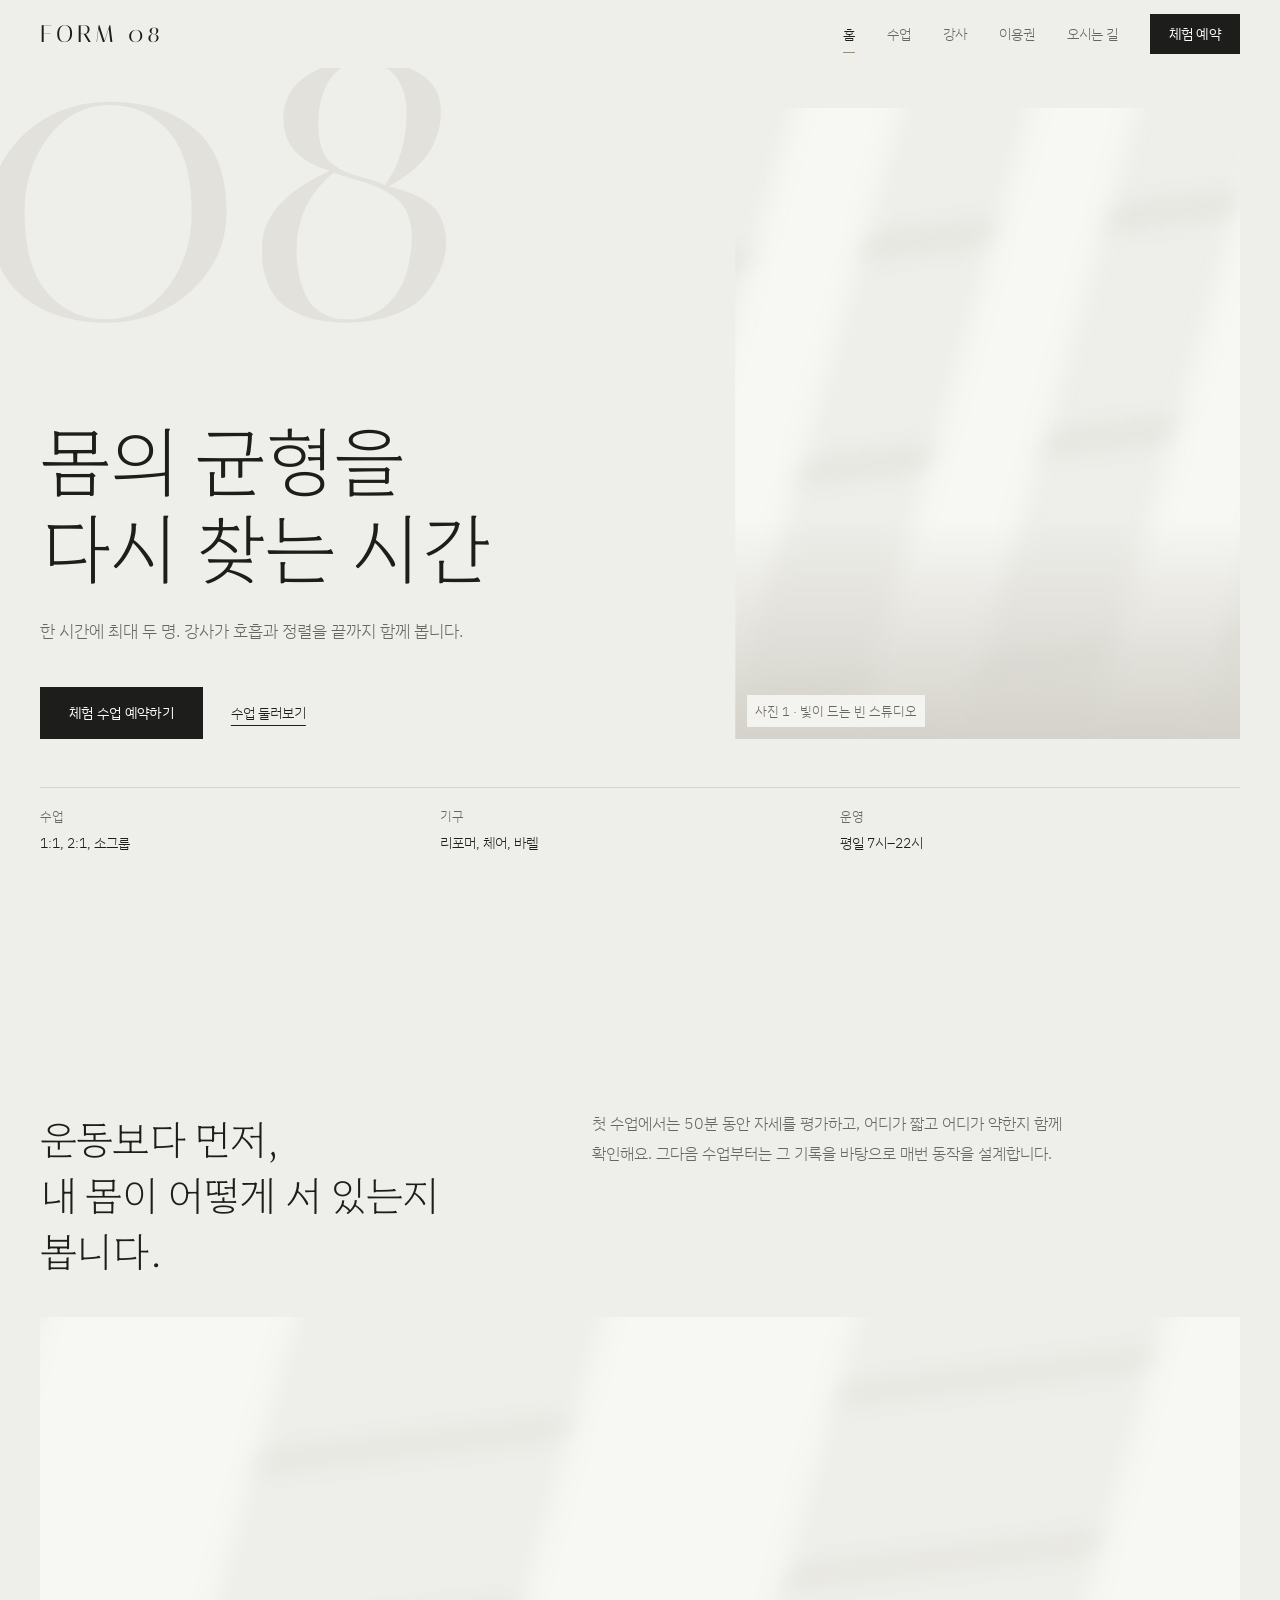
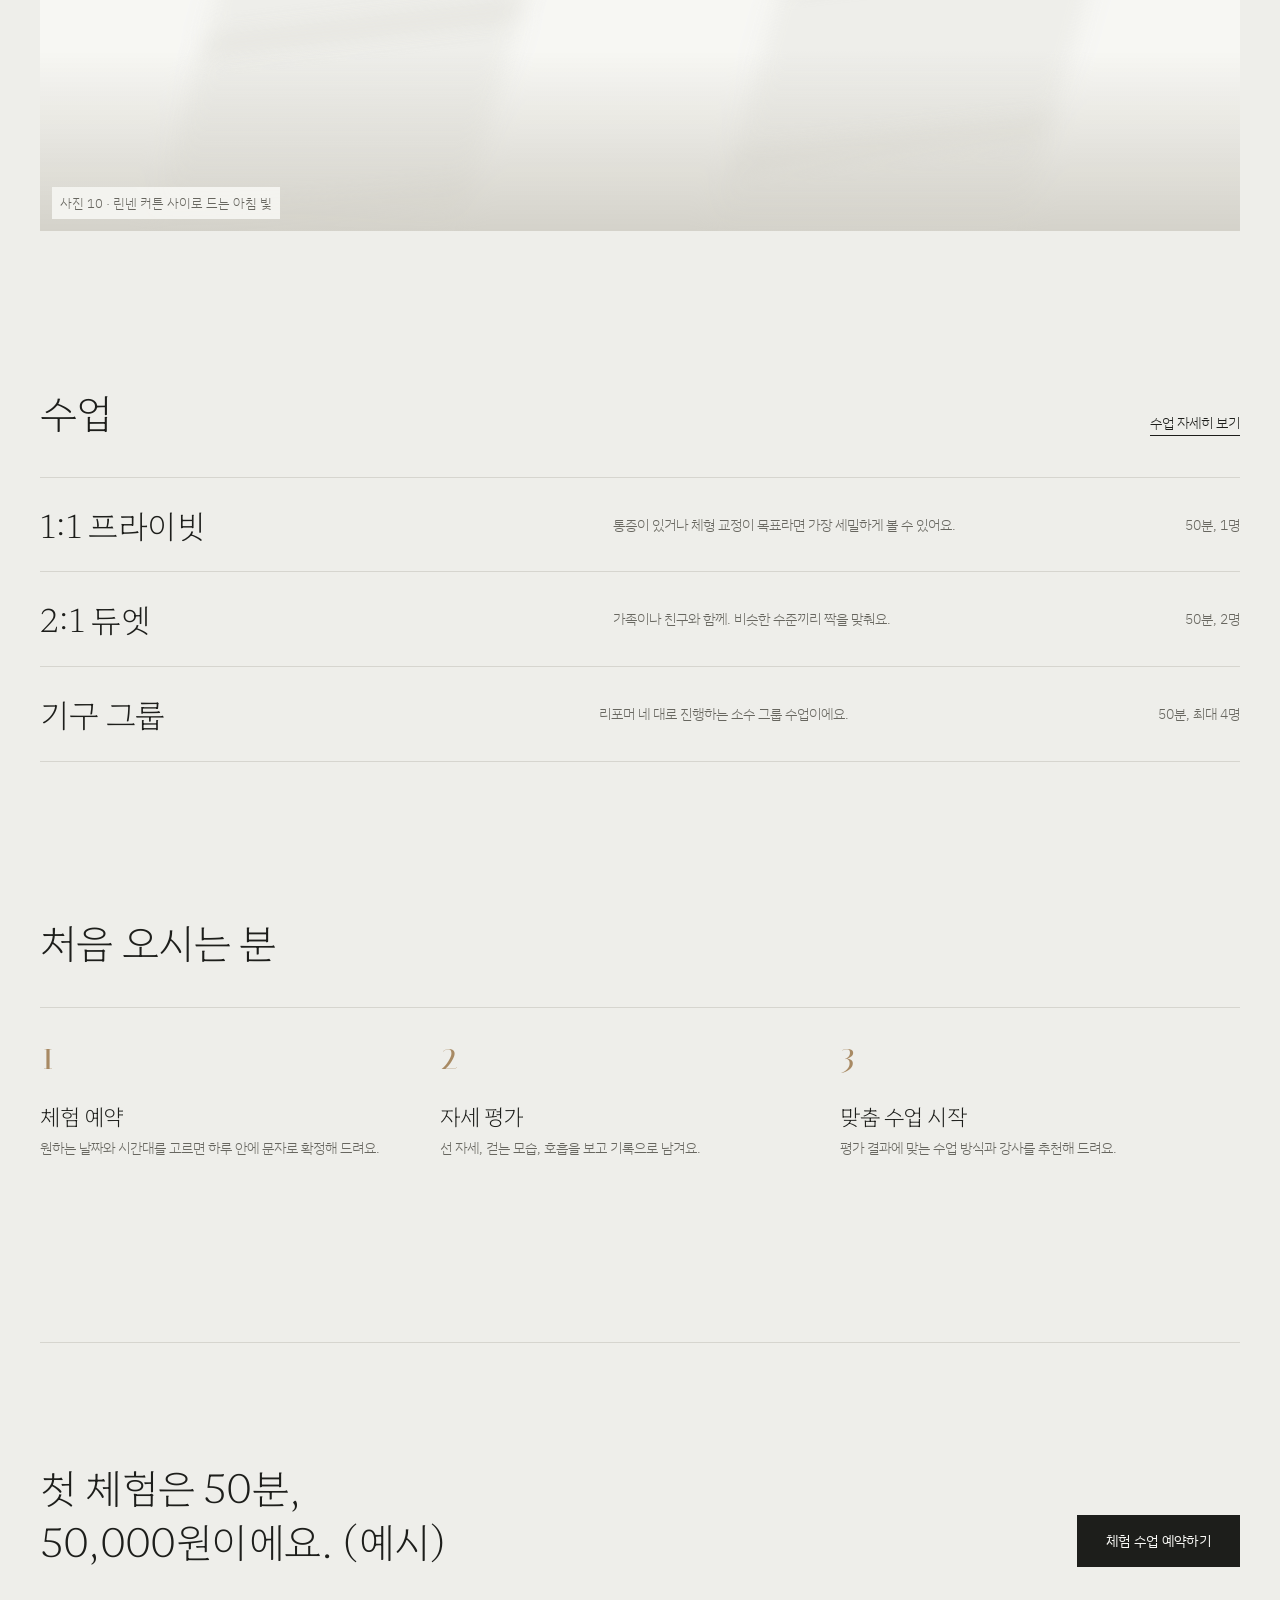
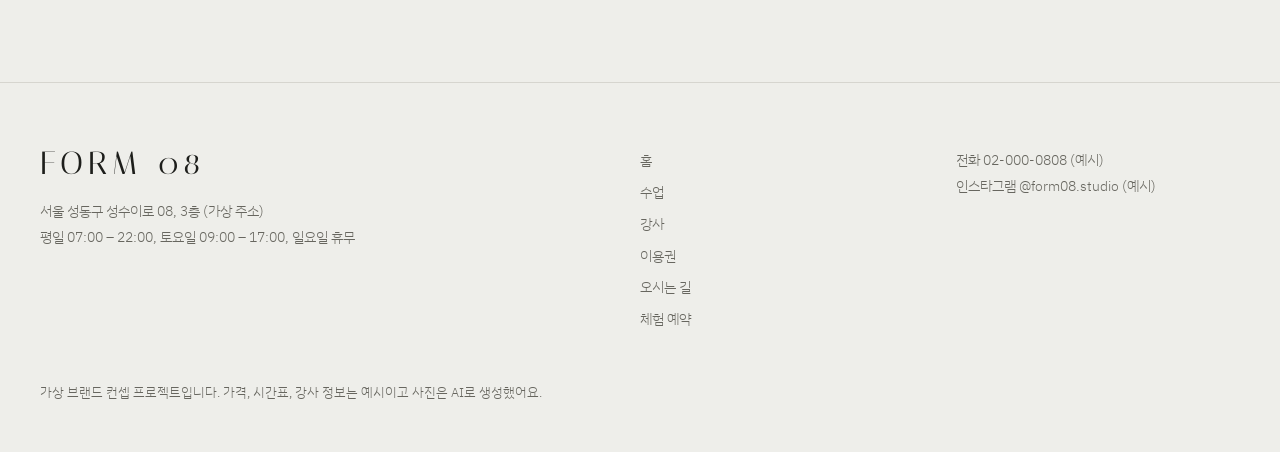
==== pilates/index.html @ 5fe75770 "Add FORM 08 pilates studio site (layout, photo slots pending) Six static pages: home, classes, instr" ====
<!doctype html>
<html lang="ko">
<head>
  <meta charset="utf-8">
  <meta name="viewport" content="width=device-width, initial-scale=1, viewport-fit=cover">
  <title>FORM 08 프라이빗 필라테스</title>
  <meta name="description" content="한 시간에 최대 두 명. 호흡과 정렬을 끝까지 함께 보는 프라이빗 필라테스 스튜디오 FORM 08.">
  <meta name="theme-color" content="#EEEEEA">
  <link rel="icon" href="assets/favicon.svg" type="image/svg+xml">
  <meta property="og:type" content="website">
  <meta property="og:title" content="FORM 08 프라이빗 필라테스">
  <meta property="og:description" content="한 시간에 최대 두 명. 호흡과 정렬을 끝까지 함께 보는 프라이빗 필라테스 스튜디오 FORM 08.">
  <link rel="preconnect" href="https://fonts.googleapis.com">
  <link rel="preconnect" href="https://fonts.gstatic.com" crossorigin>
  <link rel="stylesheet" href="https://fonts.googleapis.com/css2?family=Hahmlet:wght@200;300;400&family=IBM+Plex+Sans+KR:wght@300;400;500&family=Italiana&display=swap">
  <link rel="stylesheet" href="assets/style.css">
</head>
<body>
  <a class="skip" href="#main">본문으로 건너뛰기</a>
  <header class="site-header">
    <div class="container header-inner">
      <a class="logo" href="index.html" aria-label="FORM 08 홈">FORM 08</a>
      <nav class="nav" aria-label="주요 메뉴"><a href="index.html" aria-current="page">홈</a><a href="classes.html">수업</a><a href="instructors.html">강사</a><a href="pricing.html">이용권</a><a href="visit.html">오시는 길</a></nav>
      <a class="btn btn-solid btn-sm header-cta" href="trial.html">체험 예약</a>
      <button class="menu-btn" type="button" aria-expanded="false" aria-controls="sheet"><span class="menu-label">메뉴</span><span class="menu-icon" aria-hidden="true"></span></button>
    </div>
  </header>
  <nav class="sheet" id="sheet" aria-label="모바일 메뉴">
    <a href="index.html" aria-current="page">홈</a><a href="classes.html">수업</a><a href="instructors.html">강사</a><a href="pricing.html">이용권</a><a href="visit.html">오시는 길</a><a href="trial.html">체험 예약</a>
    <p class="sheet-foot">평일 07:00 – 22:00, 토요일 09:00 – 17:00</p>
  </nav>

  <main id="main">
    <section class="hero">
      <span class="hero-08" aria-hidden="true">08</span>
      <div class="container hero-grid">
        <div>
          <h1>몸의 균형을<br>다시 찾는 시간</h1>
          <p class="lede">한 시간에 최대 두 명. 강사가 호흡과 정렬을 끝까지 함께 봅니다.</p>
          <div class="hero-actions">
            <a class="btn btn-solid" href="trial.html">체험 수업 예약하기</a>
            <a class="link" href="classes.html">수업 둘러보기</a>
          </div>
        </div>
        <figure class="photo r-45 reveal " data-photo="01"><div class="ph" role="img" aria-label="사진 자리: 빛이 드는 빈 스튜디오"><span>사진 1 · 빛이 드는 빈 스튜디오</span></div></figure>
        <dl class="hero-facts">
          <div><dt>수업</dt><dd>1:1, 2:1, 소그룹</dd></div>
          <div><dt>기구</dt><dd>리포머, 체어, 바렐</dd></div>
          <div><dt>운영</dt><dd>평일 7시–22시</dd></div>
        </dl>
      </div>
    </section>

    <section class="section">
      <div class="container statement">
        <h2>운동보다 먼저,<br>내 몸이 어떻게 서 있는지 봅니다.</h2>
        <p>첫 수업에서는 50분 동안 자세를 평가하고, 어디가 짧고 어디가 약한지 함께 확인해요. 그다음 수업부터는 그 기록을 바탕으로 매번 동작을 설계합니다.</p>
        <figure class="photo r-219 reveal " data-photo="10"><div class="ph" role="img" aria-label="사진 자리: 린넨 커튼 사이로 드는 아침 빛"><span>사진 10 · 린넨 커튼 사이로 드는 아침 빛</span></div></figure>
      </div>
    </section>

    <section class="section">
      <div class="container">
        <div class="section-title"><h2>수업</h2><a class="link" href="classes.html">수업 자세히 보기</a></div>
        <div class="rows">
          <a class="row" href="classes.html#solo"><h3>1:1 프라이빗</h3><p>통증이 있거나 체형 교정이 목표라면 가장 세밀하게 볼 수 있어요.</p><span class="row-meta">50분, 1명</span><figure class="photo r-34 reveal row-thumb" data-photo="03"><div class="ph" role="img" aria-label="사진 자리: 자세 교정"><span>사진 3 · 자세 교정</span></div></figure></a>
          <a class="row" href="classes.html#duet"><h3>2:1 듀엣</h3><p>가족이나 친구와 함께. 비슷한 수준끼리 짝을 맞춰요.</p><span class="row-meta">50분, 2명</span><figure class="photo r-34 reveal row-thumb" data-photo="02"><div class="ph" role="img" aria-label="사진 자리: 리포머 위 다리 뻗기"><span>사진 2 · 리포머 위 다리 뻗기</span></div></figure></a>
          <a class="row" href="classes.html#group"><h3>기구 그룹</h3><p>리포머 네 대로 진행하는 소수 그룹 수업이에요.</p><span class="row-meta">50분, 최대 4명</span><figure class="photo r-34 reveal row-thumb" data-photo="05"><div class="ph" role="img" aria-label="사진 자리: 바렐 스트레칭"><span>사진 5 · 바렐 스트레칭</span></div></figure></a>
        </div>
      </div>
    </section>

    <section class="section">
      <div class="container">
        <div class="section-title"><h2>처음 오시는 분</h2></div>
        <ol class="steps">
          <li class="step"><h3>체험 예약</h3><p>원하는 날짜와 시간대를 고르면 하루 안에 문자로 확정해 드려요.</p></li>
          <li class="step"><h3>자세 평가</h3><p>선 자세, 걷는 모습, 호흡을 보고 기록으로 남겨요.</p></li>
          <li class="step"><h3>맞춤 수업 시작</h3><p>평가 결과에 맞는 수업 방식과 강사를 추천해 드려요.</p></li>
        </ol>
      </div>
    </section>

    <section class="container">
      <div class="closing">
        <h2>첫 체험은 50분,<br>50,000원이에요. (예시)</h2>
        <a class="btn btn-solid" href="trial.html">체험 수업 예약하기</a>
      </div>
    </section>
  </main>

  <footer class="site-footer">
    <div class="container">
      <div class="footer-grid">
        <div>
          <a class="logo" href="index.html">FORM 08</a>
          <p style="margin-top:16px">서울 성동구 성수이로 08, 3층 (가상 주소)<br>평일 07:00 – 22:00, 토요일 09:00 – 17:00, 일요일 휴무</p>
        </div>
        <nav aria-label="하단 메뉴"><a href="index.html" aria-current="page">홈</a><a href="classes.html">수업</a><a href="instructors.html">강사</a><a href="pricing.html">이용권</a><a href="visit.html">오시는 길</a><a href="trial.html">체험 예약</a></nav>
        <div>
          <p>전화 02-000-0808 (예시)</p>
          <p>인스타그램 @form08.studio (예시)</p>
        </div>
      </div>
      <p class="concept-note">가상 브랜드 컨셉 프로젝트입니다. 가격, 시간표, 강사 정보는 예시이고 사진은 AI로 생성했어요.</p>
    </div>
  </footer>
  <div class="book-bar" aria-label="체험 예약 바로가기">
    <p>첫 체험 50분<br>50,000원 (예시)</p>
    <a class="btn btn-solid" href="trial.html">체험 수업 예약</a>
  </div>
  <script src="assets/main.js" defer></script>
</body>
</html>
---- pilates/assets/style.css ----
/* FORM 08 — shared styles. Design rules: pilates/DESIGN.md
   Layout concept: a quiet gallery wall. Left-aligned text on a 12-column grid,
   photos hung with generous air around them, one giant "08" on the home page. */

:root {
  --plaster: #EEEEEA;
  --plaster-deep: #E2E1DB;
  --paper: #F8F8F5;
  --ink: #1D1E1B;
  --stone: #67665F;
  --line: #D6D5CF;
  --oak: #A88A64;
  --error: #9A3B2E;
  --ok: #4F6B45;

  --spring-red: #B5574B;
  --spring-blue: #4F6F95;
  --spring-yellow: #C9A64A;

  --f-logo: "Italiana", "Cormorant Garamond", serif;
  --f-head: "Hahmlet", "Noto Serif KR", serif;
  --f-body: "IBM Plex Sans KR", "Apple SD Gothic Neo", "Malgun Gothic", sans-serif;

  --t-hero: clamp(2.5rem, 7.2vw, 4.75rem);
  --t-h2: clamp(1.75rem, 3.6vw, 2.5rem);
  --t-h3: 1.375rem;
  --t-body: 1rem;
  --t-small: 0.875rem;
  --t-tiny: 0.8125rem;

  --gutter: max(20px, env(safe-area-inset-left, 0px));
  --gutter-r: max(20px, env(safe-area-inset-right, 0px));
  --max: 1240px;
  --section: clamp(88px, 12vw, 160px);
  --ease: cubic-bezier(.2, .7, .2, 1);
}

*, *::before, *::after { box-sizing: border-box; }
html { -webkit-text-size-adjust: 100%; }
body {
  margin: 0; background: var(--plaster); color: var(--ink);
  font: 300 var(--t-body)/1.85 var(--f-body);
  word-break: keep-all; overflow-wrap: break-word;
  -webkit-font-smoothing: antialiased;
}
img { display: block; max-width: 100%; height: auto; }
h1, h2, h3, p, ul, ol, dl, dd, figure { margin: 0; }
ul, ol { padding: 0; list-style: none; }
h1, h2, h3 { font-family: var(--f-head); font-weight: 200; letter-spacing: -0.02em; text-wrap: balance; }
a { color: inherit; text-underline-offset: 6px; text-decoration-thickness: 1px; }
button { font: inherit; color: inherit; }
:focus-visible { outline: 1.5px solid var(--ink); outline-offset: 4px; }
.sr-only { position: absolute; width: 1px; height: 1px; overflow: hidden; clip: rect(0 0 0 0); white-space: nowrap; }

.container { max-width: var(--max); margin-inline: auto; padding-left: var(--gutter); padding-right: var(--gutter-r); }
.section { padding-block: var(--section); }
.section + .section { padding-top: 0; }
.muted { color: var(--stone); }
.lede { font-size: 1.0625rem; color: var(--stone); max-width: 32em; }

.skip { position: absolute; left: 16px; top: -80px; z-index: 50; background: var(--paper); padding: 8px 14px; }
.skip:focus { top: 16px; }

/* ---------- Page fade ---------- */
@keyframes page-in { from { opacity: 0; } to { opacity: 1; } }
main { animation: page-in .5s var(--ease) both; }
body.leaving main { opacity: 0; transition: opacity .25s ease; }

/* ---------- Header ---------- */
.site-header {
  position: sticky; top: 0; z-index: 30;
  background: color-mix(in srgb, var(--plaster) 94%, transparent);
  -webkit-backdrop-filter: blur(6px); backdrop-filter: blur(6px);
  padding-top: env(safe-area-inset-top, 0px);
}
.header-inner { display: flex; align-items: center; gap: 32px; height: 68px; }
.logo { font: 400 1.5rem/1 var(--f-logo); letter-spacing: .16em; text-decoration: none; white-space: nowrap; }
.nav { display: none; gap: 32px; margin-left: auto; font-size: var(--t-small); }
.nav a { text-decoration: none; color: var(--stone); padding-block: 6px; border-bottom: 1px solid transparent; transition: color .2s, border-color .2s; }
.nav a:hover { color: var(--ink); }
.nav a[aria-current="page"] { color: var(--ink); border-bottom-color: var(--oak); }
.header-inner .header-cta { display: none; }
.menu-btn {
  margin-left: auto; background: none; border: 0; padding: 10px 0 10px 12px; cursor: pointer;
  display: flex; align-items: center; gap: 10px; font-size: var(--t-small);
}
.menu-icon { width: 22px; height: 8px; position: relative; }
.menu-icon::before, .menu-icon::after { content: ""; position: absolute; left: 0; right: 0; height: 1px; background: var(--ink); transition: transform .35s var(--ease), top .35s var(--ease); }
.menu-icon::before { top: 0; } .menu-icon::after { top: 7px; }
.menu-open .menu-icon::before { top: 4px; transform: rotate(20deg); }
.menu-open .menu-icon::after { top: 4px; transform: rotate(-20deg); }
@media (min-width: 900px) {
  .nav { display: flex; }
  .header-inner .header-cta { display: inline-flex; }
  .menu-btn { display: none; }
}

/* Mobile menu sheet */
.sheet {
  position: fixed; inset: 0; z-index: 25; background: var(--plaster);
  padding: calc(68px + env(safe-area-inset-top, 0px) + 32px) var(--gutter-r) 40px var(--gutter);
  display: flex; flex-direction: column; gap: 8px;
  clip-path: inset(0 0 100% 0); transition: clip-path .55s var(--ease); visibility: hidden;
}
.menu-open .sheet { clip-path: inset(0 0 0 0); visibility: visible; }
.sheet a { font: 200 2.25rem/1.5 var(--f-head); text-decoration: none; }
.sheet a[aria-current="page"] { text-decoration: underline; text-decoration-color: var(--oak); }
.sheet .sheet-foot { margin-top: auto; font-size: var(--t-small); color: var(--stone); }
.menu-open { overflow: hidden; }

/* ---------- Buttons ---------- */
.btn {
  display: inline-flex; align-items: center; justify-content: center; gap: 12px;
  min-height: 52px; padding: 0 28px; border-radius: 0;
  font: 400 var(--t-small)/1 var(--f-body); letter-spacing: .02em;
  text-decoration: none; cursor: pointer; border: 1px solid var(--ink);
  transition: background-color .25s, color .25s;
}
.btn-solid { background: var(--ink); color: var(--paper); }
.btn-solid:hover { background: transparent; color: var(--ink); }
.btn-line { background: transparent; color: var(--ink); }
.btn-line:hover { background: var(--ink); color: var(--paper); }
.btn-sm { min-height: 40px; padding: 0 18px; }
.link { font-size: var(--t-small); text-decoration: underline; text-underline-offset: 7px; }
.link:hover { text-decoration-color: var(--oak); }

/* Bottom booking bar (phones) */
.book-bar {
  position: fixed; left: 0; right: 0; bottom: 0; z-index: 20;
  padding: 10px var(--gutter-r) calc(10px + env(safe-area-inset-bottom, 0px)) var(--gutter);
  background: color-mix(in srgb, var(--plaster) 92%, transparent);
  -webkit-backdrop-filter: blur(6px); backdrop-filter: blur(6px);
  border-top: 1px solid var(--line);
  display: flex; gap: 12px; align-items: center;
  transform: translateY(110%); transition: transform .45s var(--ease);
}
.book-bar.show { transform: none; }
.book-bar p { font-size: var(--t-tiny); color: var(--stone); line-height: 1.4; }
.book-bar .btn { margin-left: auto; min-height: 46px; flex: none; }
body.has-bar { padding-bottom: 72px; }
@media (min-width: 900px) { .book-bar { display: none; } body.has-bar { padding-bottom: 0; } }

/* ---------- Photos ---------- */
.photo { position: relative; overflow: hidden; background: var(--plaster-deep); max-width: 100%; }
.photo img { width: 100%; height: 100%; object-fit: cover; transition: transform 1.2s var(--ease); }
@media (hover: hover) { .photo:hover img { transform: scale(1.035); } }
.r-45 { aspect-ratio: 4 / 5; } .r-34 { aspect-ratio: 3 / 4; } .r-32 { aspect-ratio: 3 / 2; }
.r-11 { aspect-ratio: 1 / 1; } .r-169 { aspect-ratio: 16 / 9; } .r-219 { aspect-ratio: 21 / 9; }

/* Placeholder until the real photo arrives: soft window light on plaster */
.ph { position: absolute; inset: 0; }
.ph::before {
  content: ""; position: absolute; inset: -25%;
  background:
    repeating-linear-gradient(90deg, transparent 0 13%, var(--paper) 13% 27%, transparent 27% 31%),
    repeating-linear-gradient(0deg, transparent 0 22%, var(--plaster-deep) 22% 24%);
  transform: skewX(-22deg) rotate(-7deg); filter: blur(12px); opacity: .85;
}
.ph::after { content: ""; position: absolute; inset: auto 0 0; height: 35%; background: linear-gradient(to top, #D4D2CA, transparent); }
.ph span {
  position: absolute; left: 12px; bottom: 12px; z-index: 1;
  font-size: var(--t-tiny); color: var(--stone); background: color-mix(in srgb, var(--paper) 85%, transparent); padding: 4px 8px;
}

/* Curtain reveal: only when JS is running and motion is allowed */
/* The frame stays unclipped so the observer can see it; its contents are uncovered. */
.js .reveal { background: transparent; }
.js .reveal > * { clip-path: inset(100% 0 0 0); transition: clip-path 1.1s var(--ease); }
.js .reveal img { transform: scale(1.08); transition: transform 1.6s var(--ease); }
.js .reveal.in > * { clip-path: inset(0 0 0 0); }
.js .reveal.in img { transform: none; }
@media (hover: hover) { .js .reveal.in:hover img { transform: scale(1.035); } }

/* ---------- Page head (inner pages) ---------- */
.page-head { padding-block: clamp(56px, 9vw, 120px) clamp(40px, 6vw, 72px); }
.page-head h1 { font-size: var(--t-hero); line-height: 1.15; }
.page-head .lede { margin-top: 24px; }

/* ---------- Home hero ---------- */
.hero { position: relative; overflow: hidden; padding-block: 24px clamp(64px, 8vw, 112px); }
.hero-08 {
  position: absolute; z-index: 0; pointer-events: none; user-select: none;
  right: -4vw; top: -2vw;
  font: 400 clamp(220px, 46vw, 640px)/.78 var(--f-logo); color: var(--plaster-deep);
  will-change: transform;
}
.hero-grid { position: relative; z-index: 1; display: grid; gap: 40px; }
.hero h1 { font-size: var(--t-hero); line-height: 1.15; margin-top: clamp(40px, 10vw, 120px); }
.hero .lede { margin-top: 28px; }
.hero-actions { margin-top: 40px; display: flex; flex-wrap: wrap; gap: 20px 28px; align-items: center; }
.hero-facts { display: grid; grid-template-columns: repeat(3, 1fr); border-top: 1px solid var(--line); margin-top: 8px; }
.hero-facts div { padding: 16px 12px 0 0; }
.hero-facts dt { font-size: var(--t-tiny); color: var(--stone); }
.hero-facts dd { font-size: var(--t-small); line-height: 1.5; margin-top: 4px; }
@media (min-width: 900px) {
  .hero { padding-top: 40px; }
  .hero-08 { right: auto; left: -2.5vw; top: -5vw; font-size: clamp(320px, 34vw, 560px); }
  .hero-grid { grid-template-columns: 6fr 5fr; column-gap: 7vw; align-items: end; }
  .hero-facts { grid-column: 1 / -1; }
}

/* ---------- Statement ---------- */
.statement { display: grid; gap: 40px; }
.statement h2 { font-size: var(--t-h2); line-height: 1.4; max-width: 18em; }
.statement p { color: var(--stone); max-width: 30em; }
@media (min-width: 900px) {
  .statement { grid-template-columns: 5fr 7fr; column-gap: 7vw; align-items: start; }
  .statement .photo { grid-column: 1 / -1; }
}

/* ---------- Class rows (home) ---------- */
.section-title { display: flex; align-items: baseline; justify-content: space-between; gap: 16px; margin-bottom: 40px; }
.section-title h2 { font-size: var(--t-h2); line-height: 1.3; }
.rows { border-top: 1px solid var(--line); }
.row {
  display: grid; grid-template-columns: 1fr auto; gap: 8px 24px; align-items: center;
  padding-block: 26px; border-bottom: 1px solid var(--line); text-decoration: none; position: relative;
}
.row h3 { font-size: clamp(1.5rem, 3vw, 2rem); line-height: 1.3; transition: transform .45s var(--ease); }
.row p { grid-column: 1 / -1; color: var(--stone); font-size: var(--t-small); }
.row .row-meta { font-size: var(--t-small); color: var(--stone); white-space: nowrap; }
.row-thumb { display: none; }
@media (hover: hover) and (min-width: 900px) {
  .row { grid-template-columns: 1fr 1fr auto; }
  .row p { grid-column: auto; }
  .row:hover h3 { transform: translateX(12px); }
  .row-thumb {
    display: block; position: absolute; right: 18%; top: 50%; width: 200px; z-index: 2; pointer-events: none;
    opacity: 0; transform: translateY(-46%) scale(.96); transition: opacity .35s, transform .5s var(--ease);
  }
  .row:hover .row-thumb { opacity: 1; transform: translateY(-50%) scale(1); }
}

/* ---------- Steps (a real sequence, so numbered) ---------- */
.steps { display: grid; gap: 0; border-top: 1px solid var(--line); counter-reset: step; }
.step { padding-block: 28px; border-bottom: 1px solid var(--line); display: grid; grid-template-columns: 64px 1fr; gap: 4px 16px; }
.step::before { counter-increment: step; content: counter(step); font: 400 2.5rem/1 var(--f-logo); color: var(--oak); grid-row: span 2; }
.step h3 { font-size: var(--t-h3); line-height: 1.4; }
.step p { color: var(--stone); font-size: var(--t-small); }
@media (min-width: 900px) {
  .steps { grid-template-columns: repeat(3, 1fr); border-top: 0; }
  .step { border-bottom: 0; border-top: 1px solid var(--line); grid-template-columns: 1fr; padding-right: 40px; }
  .step::before { grid-row: auto; margin-bottom: 20px; }
}

/* ---------- Closing band ---------- */
.closing { display: grid; gap: 32px; padding-block: clamp(64px, 9vw, 120px); border-top: 1px solid var(--line); }
.closing h2 { font-size: var(--t-h2); line-height: 1.35; }
@media (min-width: 900px) { .closing { grid-template-columns: 1fr auto; align-items: end; } }

/* ---------- Tabs ---------- */
.tablist { display: flex; gap: 28px; border-bottom: 1px solid var(--line); overflow-x: auto; scrollbar-width: none; }
.tablist::-webkit-scrollbar { display: none; }
.tab {
  background: none; border: 0; padding: 14px 0; cursor: pointer; white-space: nowrap;
  font-size: var(--t-small); color: var(--stone); position: relative;
}
.tab::after { content: ""; position: absolute; left: 0; right: 0; bottom: -1px; height: 1px; background: var(--ink); transform: scaleX(0); transform-origin: left; transition: transform .4s var(--ease); }
.tab[aria-selected="true"] { color: var(--ink); }
.tab[aria-selected="true"]::after { transform: scaleX(1); }
.panel { padding-top: 40px; }
.panel[hidden] { display: none; }
@keyframes panel-in { from { opacity: 0; transform: translateY(8px); } to { opacity: 1; transform: none; } }
.panel.switched { animation: panel-in .45s var(--ease) both; }

/* Class detail */
.class-detail { display: grid; gap: 32px; }
.class-detail h2 { font-size: var(--t-h2); line-height: 1.3; }
.class-detail .lede { margin-top: 16px; }
.specs { border-top: 1px solid var(--line); margin-top: 32px; }
.specs div { display: grid; grid-template-columns: 7.5em 1fr; gap: 16px; padding-block: 14px; border-bottom: 1px solid var(--line); font-size: var(--t-small); }
.specs dt { color: var(--stone); }
@media (min-width: 900px) { .class-detail { grid-template-columns: 5fr 6fr; column-gap: 6vw; align-items: start; } }

.springs { display: inline-flex; gap: 6px; align-items: center; vertical-align: middle; margin-right: 8px; }
.springs i { width: 18px; height: 6px; border-radius: 3px; display: block; }
.s-red { background: var(--spring-red); } .s-blue { background: var(--spring-blue); } .s-yellow { background: var(--spring-yellow); }
.spring-key { display: flex; flex-wrap: wrap; gap: 8px 20px; font-size: var(--t-tiny); color: var(--stone); margin-top: 16px; }
.spring-key span { display: inline-flex; align-items: center; gap: 8px; }

/* Timetable */
.timetable { display: grid; }
.slot { display: grid; grid-template-columns: 4.5em 1fr auto; gap: 4px 16px; align-items: baseline; padding-block: 18px; border-bottom: 1px solid var(--line); font-size: var(--t-small); }
.slot time { font-variant-numeric: tabular-nums; font-size: 1rem; font-weight: 400; }
.slot .who { color: var(--stone); }
.slot .left { font-size: var(--t-tiny); color: var(--stone); white-space: nowrap; }
.slot .left.few { color: var(--error); }
.slot .left.full { text-decoration: line-through; }
.empty { padding-block: 32px; color: var(--stone); }

/* ---------- Instructors ---------- */
.people { display: grid; gap: 64px 32px; }
@media (min-width: 700px) { .people { grid-template-columns: repeat(2, 1fr); } }
@media (min-width: 1000px) { .people { grid-template-columns: repeat(3, 1fr); } .person:nth-child(2) { margin-top: 96px; } }
.person h2 { font-size: 1.625rem; line-height: 1.3; margin-top: 20px; }
.person .role { font-size: var(--t-small); color: var(--stone); margin-top: 4px; }
.person .quote { margin-top: 16px; font-size: var(--t-small); }
.more {
  margin-top: 16px; background: none; border: 0; border-bottom: 1px solid var(--ink); padding: 4px 0; cursor: pointer;
  font-size: var(--t-small); display: inline-flex; gap: 10px; align-items: center;
}
.more .plus { position: relative; width: 9px; height: 9px; }
.more .plus::before, .more .plus::after { content: ""; position: absolute; background: var(--ink); left: 0; right: 0; top: 4px; height: 1px; transition: transform .35s var(--ease); }
.more .plus::after { transform: rotate(90deg); }
.more[aria-expanded="true"] .plus::after { transform: rotate(0deg); }
.more-body { display: grid; grid-template-rows: 0fr; transition: grid-template-rows .5s var(--ease); }
.more-body > div { overflow: hidden; }
.more-body.open { grid-template-rows: 1fr; }
.more-body ul { padding-top: 16px; font-size: var(--t-small); color: var(--stone); display: grid; gap: 6px; }
.more-body li::before { content: "– "; }

/* ---------- Pricing ---------- */
.seg { display: inline-flex; border: 1px solid var(--ink); }
.seg button { background: none; border: 0; padding: 12px 20px; cursor: pointer; font-size: var(--t-small); transition: background-color .25s, color .25s; }
.seg button[aria-pressed="true"] { background: var(--ink); color: var(--paper); }
.price-table { width: 100%; border-collapse: collapse; margin-top: 40px; font-variant-numeric: tabular-nums; }
.price-table th, .price-table td { text-align: left; padding: 20px 0; border-bottom: 1px solid var(--line); font-weight: 300; }
.price-table thead th { font-size: var(--t-tiny); color: var(--stone); padding-block: 10px; }
.price-table td:nth-child(2), .price-table th:nth-child(2), .price-table td:nth-child(3), .price-table th:nth-child(3) { text-align: right; }
.price-table tbody th { font-family: var(--f-head); font-size: 1.25rem; font-weight: 300; }
.price-table .per { color: var(--stone); font-size: var(--t-small); }
.price-table tr.pick th::after { content: "가장 많이 선택"; display: inline-block; margin-left: 10px; font: 400 var(--t-tiny)/1 var(--f-body); color: var(--oak); vertical-align: 3px; }
.fineprint { margin-top: 32px; display: grid; gap: 8px; font-size: var(--t-small); color: var(--stone); max-width: 40em; }
.fineprint li::before { content: "– "; }

/* ---------- Visit ---------- */
.visit-grid { display: grid; gap: 48px; }
@media (min-width: 900px) { .visit-grid { grid-template-columns: 5fr 6fr; column-gap: 6vw; } }
.info { border-top: 1px solid var(--line); }
.info div { display: grid; grid-template-columns: 6em 1fr; gap: 16px; padding-block: 18px; border-bottom: 1px solid var(--line); font-size: var(--t-small); }
.info dt { color: var(--stone); }
.hours { border-collapse: collapse; }
.hours th, .hours td { text-align: left; font-weight: 300; padding: 0 20px 2px 0; }
.hours tr.today th, .hours tr.today td { font-weight: 500; }
.map {
  position: relative; aspect-ratio: 4 / 3; max-width: 100%; background: var(--paper); overflow: hidden;
  border: 1px solid var(--line);
}
.map .road { position: absolute; background: var(--plaster-deep); }
.map .r1 { left: 0; right: 0; top: 58%; height: 40px; }
.map .r2 { top: 0; bottom: 0; left: 30%; width: 26px; }
.map .r3 { left: 30%; right: 0; top: 24%; height: 14px; }
.map .pin { position: absolute; left: calc(30% + 52px); top: calc(24% + 34px); width: 14px; height: 14px; border-radius: 50%; background: var(--ink); box-shadow: 0 0 0 8px color-mix(in srgb, var(--ink) 12%, transparent); }
.map .lbl { position: absolute; font-size: var(--t-tiny); color: var(--stone); }
.map .l1 { left: 16px; top: calc(58% + 10px); }
.map .l2 { left: calc(30% + 76px); top: calc(24% + 30px); color: var(--ink); font-family: var(--f-logo); font-size: 1rem; letter-spacing: .12em; }
.map .l3 { left: 16px; bottom: 14px; }

/* ---------- Form (trial booking) ---------- */
.form-grid { display: grid; gap: 64px; }
@media (min-width: 900px) { .form-grid { grid-template-columns: 4fr 7fr; column-gap: 6vw; } }
.form { display: grid; gap: 32px; }
fieldset { border: 0; padding: 0; margin: 0; display: grid; gap: 12px; }
legend, .field label { font-size: var(--t-small); padding: 0; margin-bottom: 4px; }
.choices { display: flex; flex-wrap: wrap; gap: 8px; }
.choice input { position: absolute; opacity: 0; pointer-events: none; }
.choice span {
  display: inline-flex; align-items: center; min-height: 46px; padding: 0 18px; cursor: pointer;
  border: 1px solid var(--line); font-size: var(--t-small); transition: border-color .2s, background-color .2s;
}
.choice input:checked + span { border-color: var(--ink); background: var(--ink); color: var(--paper); }
.choice input:focus-visible + span { outline: 1.5px solid var(--ink); outline-offset: 3px; }
.field { display: grid; gap: 6px; }
.field input, .field textarea {
  font: inherit; color: var(--ink); background: transparent; border: 0; border-bottom: 1px solid var(--stone);
  padding: 10px 0; border-radius: 0; width: 100%;
}
.field textarea { min-height: 96px; resize: vertical; }
.field input:focus, .field textarea:focus { outline: none; border-bottom-color: var(--ink); box-shadow: 0 1px 0 var(--ink); }
.field .hint { font-size: var(--t-tiny); color: var(--stone); }
.two { display: grid; gap: 32px; }
@media (min-width: 640px) { .two { grid-template-columns: 1fr 1fr; } }
[aria-invalid="true"] { border-bottom-color: var(--error) !important; }
.check { display: flex; gap: 12px; align-items: flex-start; font-size: var(--t-small); }
.check input { width: 18px; height: 18px; margin-top: 5px; accent-color: var(--ink); }
.form-msg { font-size: var(--t-small); }
.form-msg.err { color: var(--error); }
.done { border-top: 1px solid var(--ink); padding-top: 32px; }
.done h2 { font-size: var(--t-h2); line-height: 1.3; }
.done p { margin-top: 16px; color: var(--stone); }

/* ---------- Footer ---------- */
.site-footer { border-top: 1px solid var(--line); padding-block: 64px 48px; font-size: var(--t-small); color: var(--stone); }
.footer-grid { display: grid; gap: 32px; }
.footer-grid .logo { color: var(--ink); font-size: 2rem; }
.footer-grid nav { display: grid; gap: 6px; }
.footer-grid nav a { text-decoration: none; }
.footer-grid nav a:hover { color: var(--ink); }
.concept-note { margin-top: 48px; font-size: var(--t-tiny); }
@media (min-width: 900px) { .footer-grid { grid-template-columns: 2fr 1fr 1fr; } }

@media (prefers-reduced-motion: reduce) {
  *, *::before, *::after { animation-duration: .01ms !important; transition-duration: .01ms !important; }
  .js .reveal > * { clip-path: none; }
  .js .reveal img { transform: none; }
}
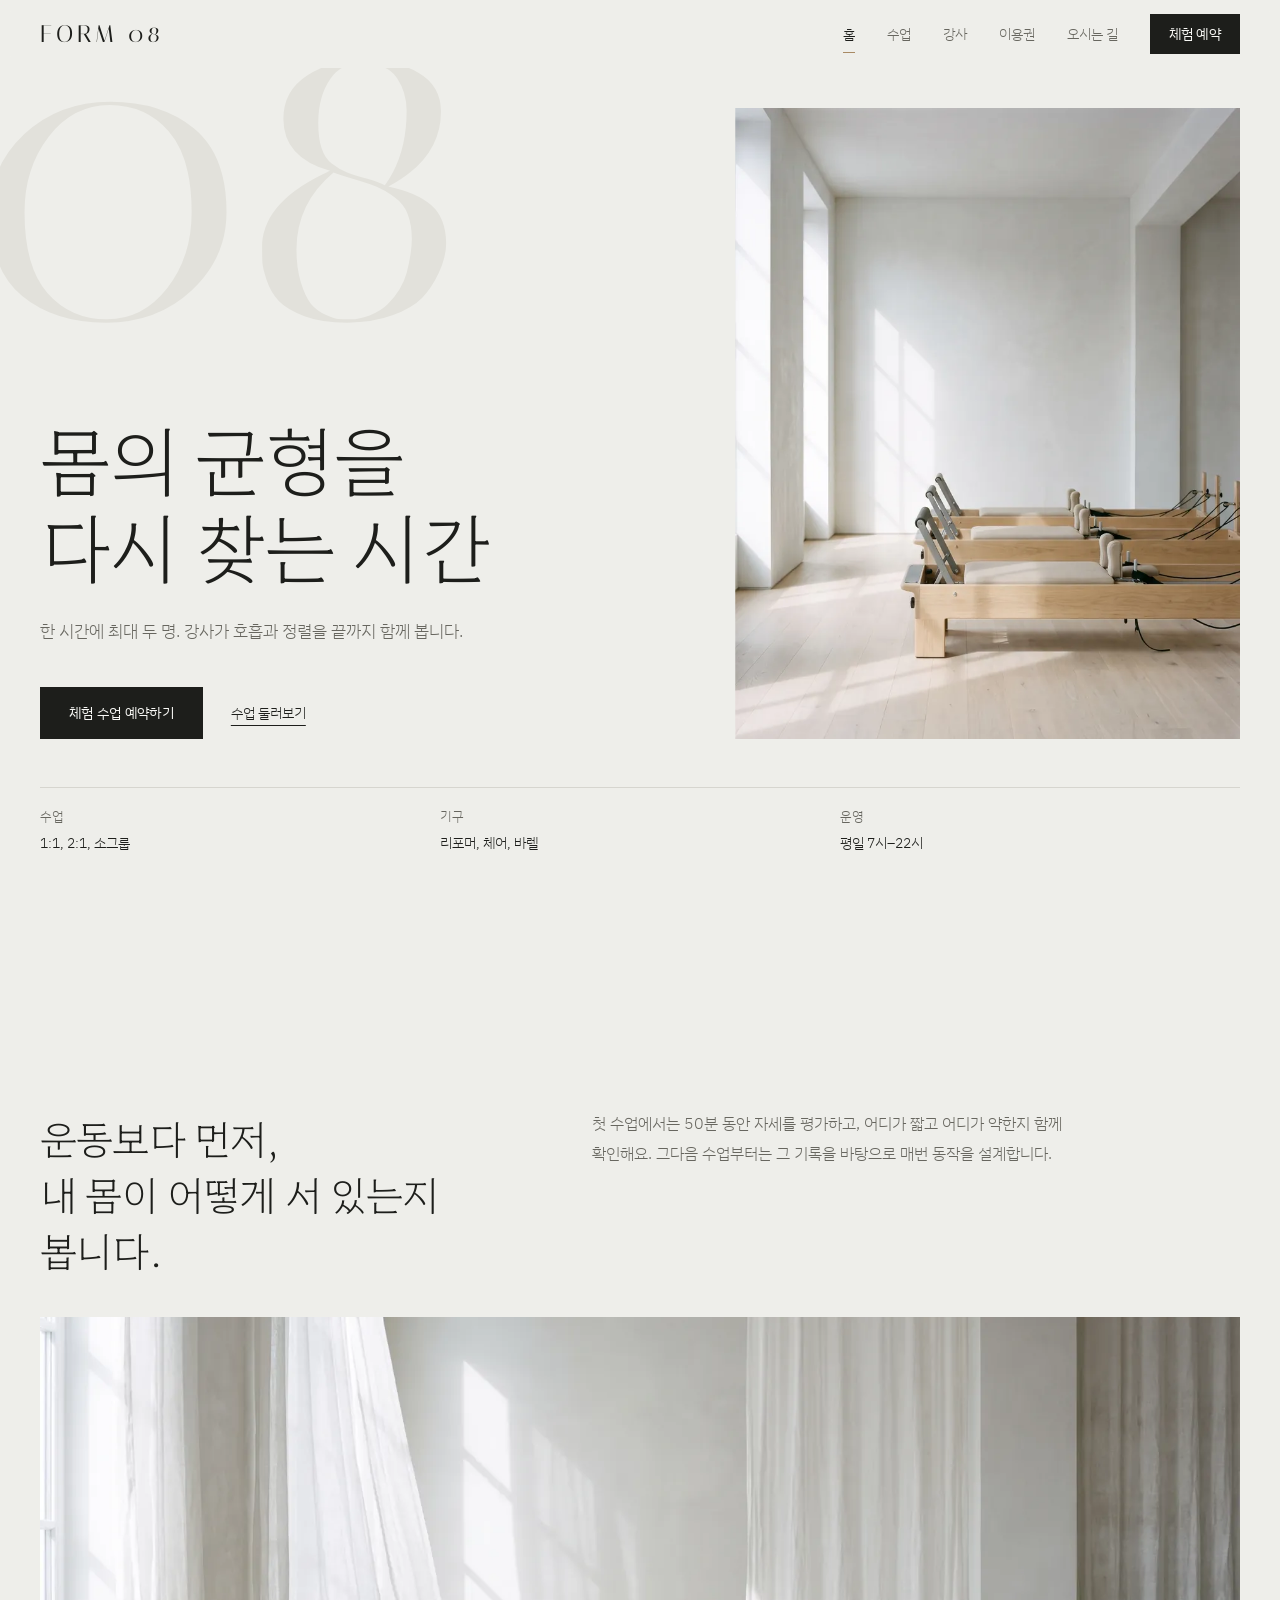
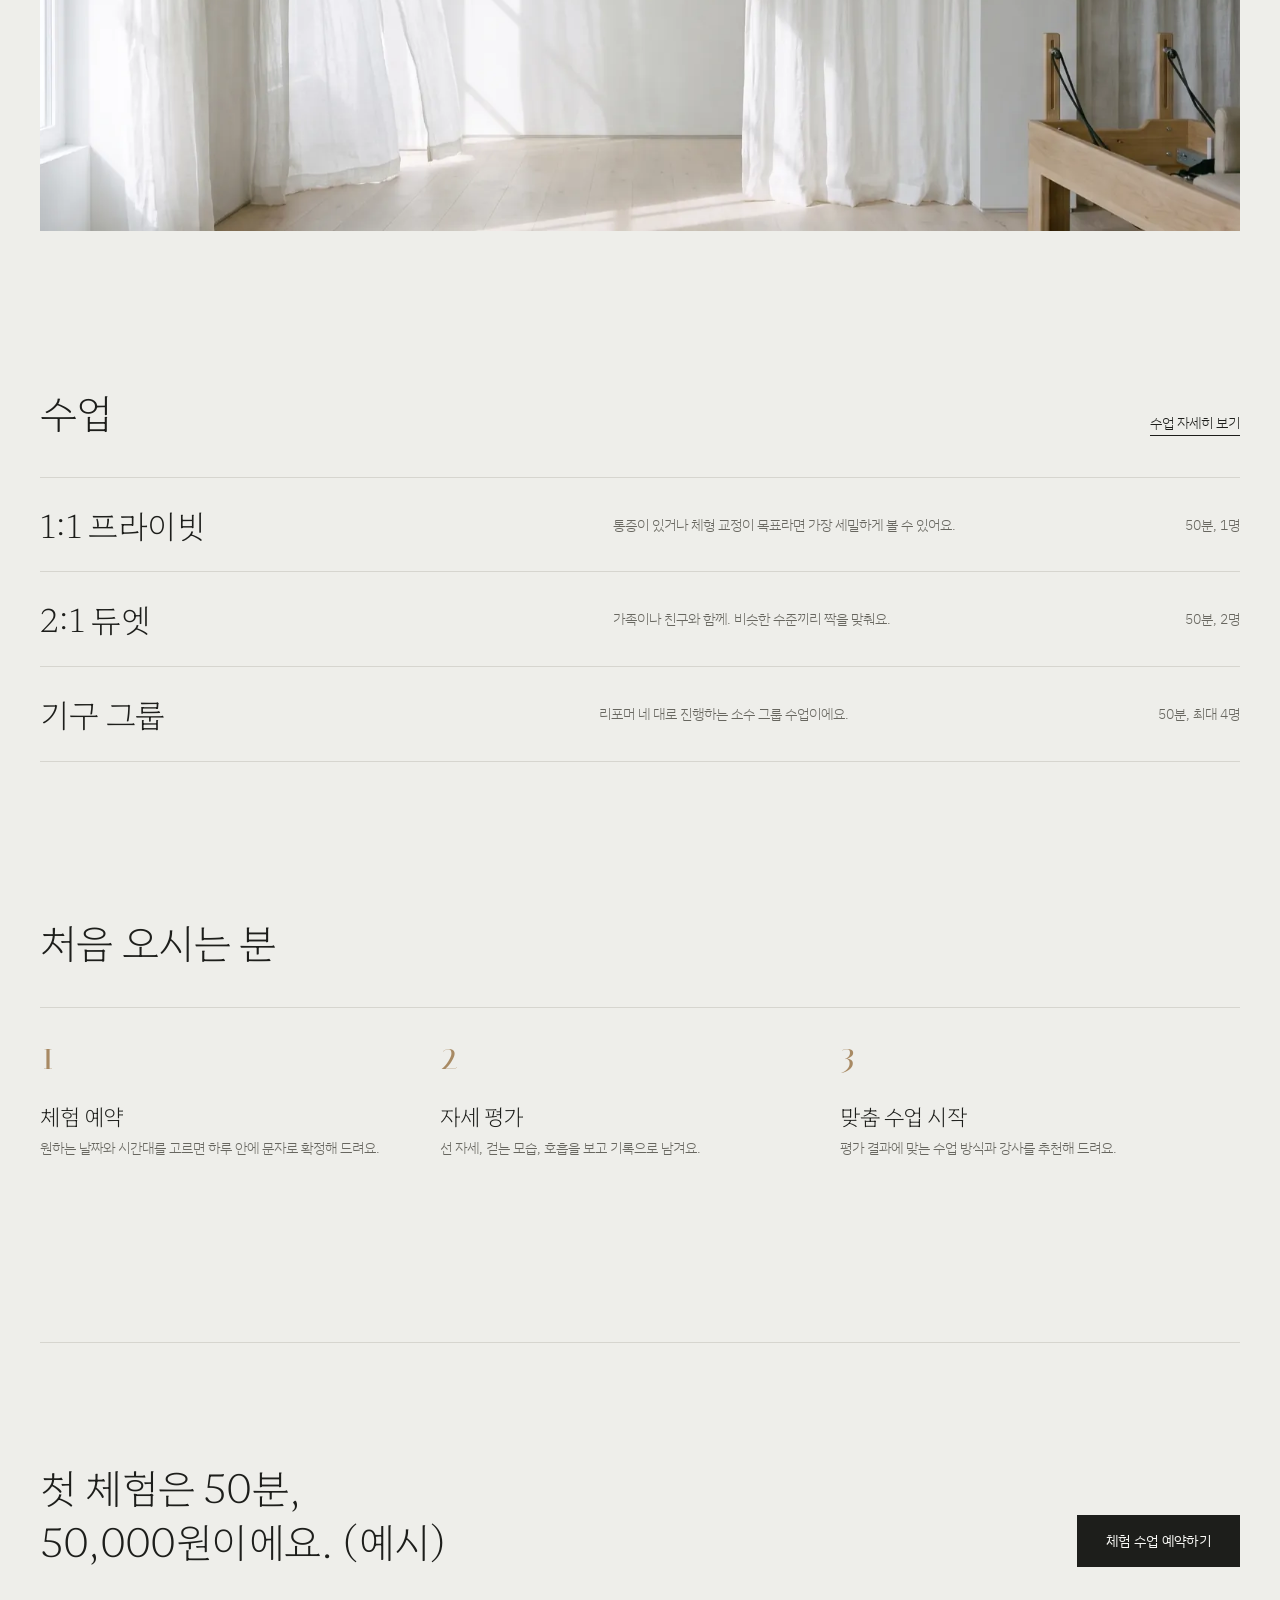
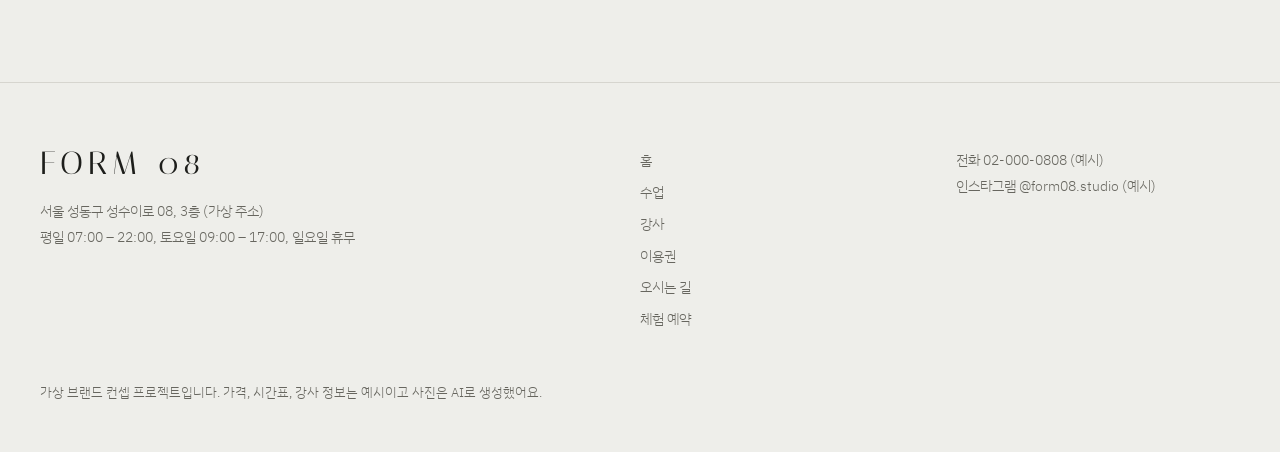
==== commit 1e930e57: "Add FORM 08 photos 06-10 and show all photos on the pages - Crop Gemini mark, fit each slot's ratio," ====
--- a/pilates/index.html
+++ b/pilates/index.html
@@ -42,7 +42,7 @@
             <a class="link" href="classes.html">수업 둘러보기</a>
           </div>
         </div>
-        <figure class="photo r-45 reveal " data-photo="01"><div class="ph" role="img" aria-label="사진 자리: 빛이 드는 빈 스튜디오"><span>사진 1 · 빛이 드는 빈 스튜디오</span></div></figure>
+        <figure class="photo r-45 reveal " data-photo="01"><img src="images/01-sm.webp" srcset="images/01-sm.webp 800w, images/01.webp 1600w" sizes="(min-width: 900px) 42vw, 100vw" width="1600" height="2000" alt="빛이 드는 빈 스튜디오" fetchpriority="high" decoding="async"></figure>
         <dl class="hero-facts">
           <div><dt>수업</dt><dd>1:1, 2:1, 소그룹</dd></div>
           <div><dt>기구</dt><dd>리포머, 체어, 바렐</dd></div>
@@ -55,7 +55,7 @@
       <div class="container statement">
         <h2>운동보다 먼저,<br>내 몸이 어떻게 서 있는지 봅니다.</h2>
         <p>첫 수업에서는 50분 동안 자세를 평가하고, 어디가 짧고 어디가 약한지 함께 확인해요. 그다음 수업부터는 그 기록을 바탕으로 매번 동작을 설계합니다.</p>
-        <figure class="photo r-219 reveal " data-photo="10"><div class="ph" role="img" aria-label="사진 자리: 린넨 커튼 사이로 드는 아침 빛"><span>사진 10 · 린넨 커튼 사이로 드는 아침 빛</span></div></figure>
+        <figure class="photo r-219 reveal " data-photo="10"><img src="images/10-sm.webp" srcset="images/10-sm.webp 800w, images/10.webp 1600w" sizes="100vw" width="1600" height="686" alt="린넨 커튼 사이로 드는 아침 빛" loading="lazy" decoding="async"></figure>
       </div>
     </section>
 
@@ -63,9 +63,9 @@
       <div class="container">
         <div class="section-title"><h2>수업</h2><a class="link" href="classes.html">수업 자세히 보기</a></div>
         <div class="rows">
-          <a class="row" href="classes.html#solo"><h3>1:1 프라이빗</h3><p>통증이 있거나 체형 교정이 목표라면 가장 세밀하게 볼 수 있어요.</p><span class="row-meta">50분, 1명</span><figure class="photo r-34 reveal row-thumb" data-photo="03"><div class="ph" role="img" aria-label="사진 자리: 자세 교정"><span>사진 3 · 자세 교정</span></div></figure></a>
-          <a class="row" href="classes.html#duet"><h3>2:1 듀엣</h3><p>가족이나 친구와 함께. 비슷한 수준끼리 짝을 맞춰요.</p><span class="row-meta">50분, 2명</span><figure class="photo r-34 reveal row-thumb" data-photo="02"><div class="ph" role="img" aria-label="사진 자리: 리포머 위 다리 뻗기"><span>사진 2 · 리포머 위 다리 뻗기</span></div></figure></a>
-          <a class="row" href="classes.html#group"><h3>기구 그룹</h3><p>리포머 네 대로 진행하는 소수 그룹 수업이에요.</p><span class="row-meta">50분, 최대 4명</span><figure class="photo r-34 reveal row-thumb" data-photo="05"><div class="ph" role="img" aria-label="사진 자리: 바렐 스트레칭"><span>사진 5 · 바렐 스트레칭</span></div></figure></a>
+          <a class="row" href="classes.html#solo"><h3>1:1 프라이빗</h3><p>통증이 있거나 체형 교정이 목표라면 가장 세밀하게 볼 수 있어요.</p><span class="row-meta">50분, 1명</span><figure class="photo r-34 reveal row-thumb" data-photo="03"><img src="images/03-sm.webp" srcset="images/03-sm.webp 800w, images/03.webp 1600w" sizes="200px" width="1600" height="2133" alt="자세 교정" loading="lazy" decoding="async"></figure></a>
+          <a class="row" href="classes.html#duet"><h3>2:1 듀엣</h3><p>가족이나 친구와 함께. 비슷한 수준끼리 짝을 맞춰요.</p><span class="row-meta">50분, 2명</span><figure class="photo r-34 reveal row-thumb" data-photo="02"><img src="images/02-sm.webp" srcset="images/02-sm.webp 800w, images/02.webp 1600w" sizes="200px" width="1600" height="2133" alt="리포머 위 다리 뻗기" loading="lazy" decoding="async"></figure></a>
+          <a class="row" href="classes.html#group"><h3>기구 그룹</h3><p>리포머 네 대로 진행하는 소수 그룹 수업이에요.</p><span class="row-meta">50분, 최대 4명</span><figure class="photo r-34 reveal row-thumb" data-photo="05"><img src="images/05-sm.webp" srcset="images/05-sm.webp 800w, images/05.webp 1600w" sizes="200px" width="1600" height="2133" alt="바렐 스트레칭" loading="lazy" decoding="async"></figure></a>
         </div>
       </div>
     </section>
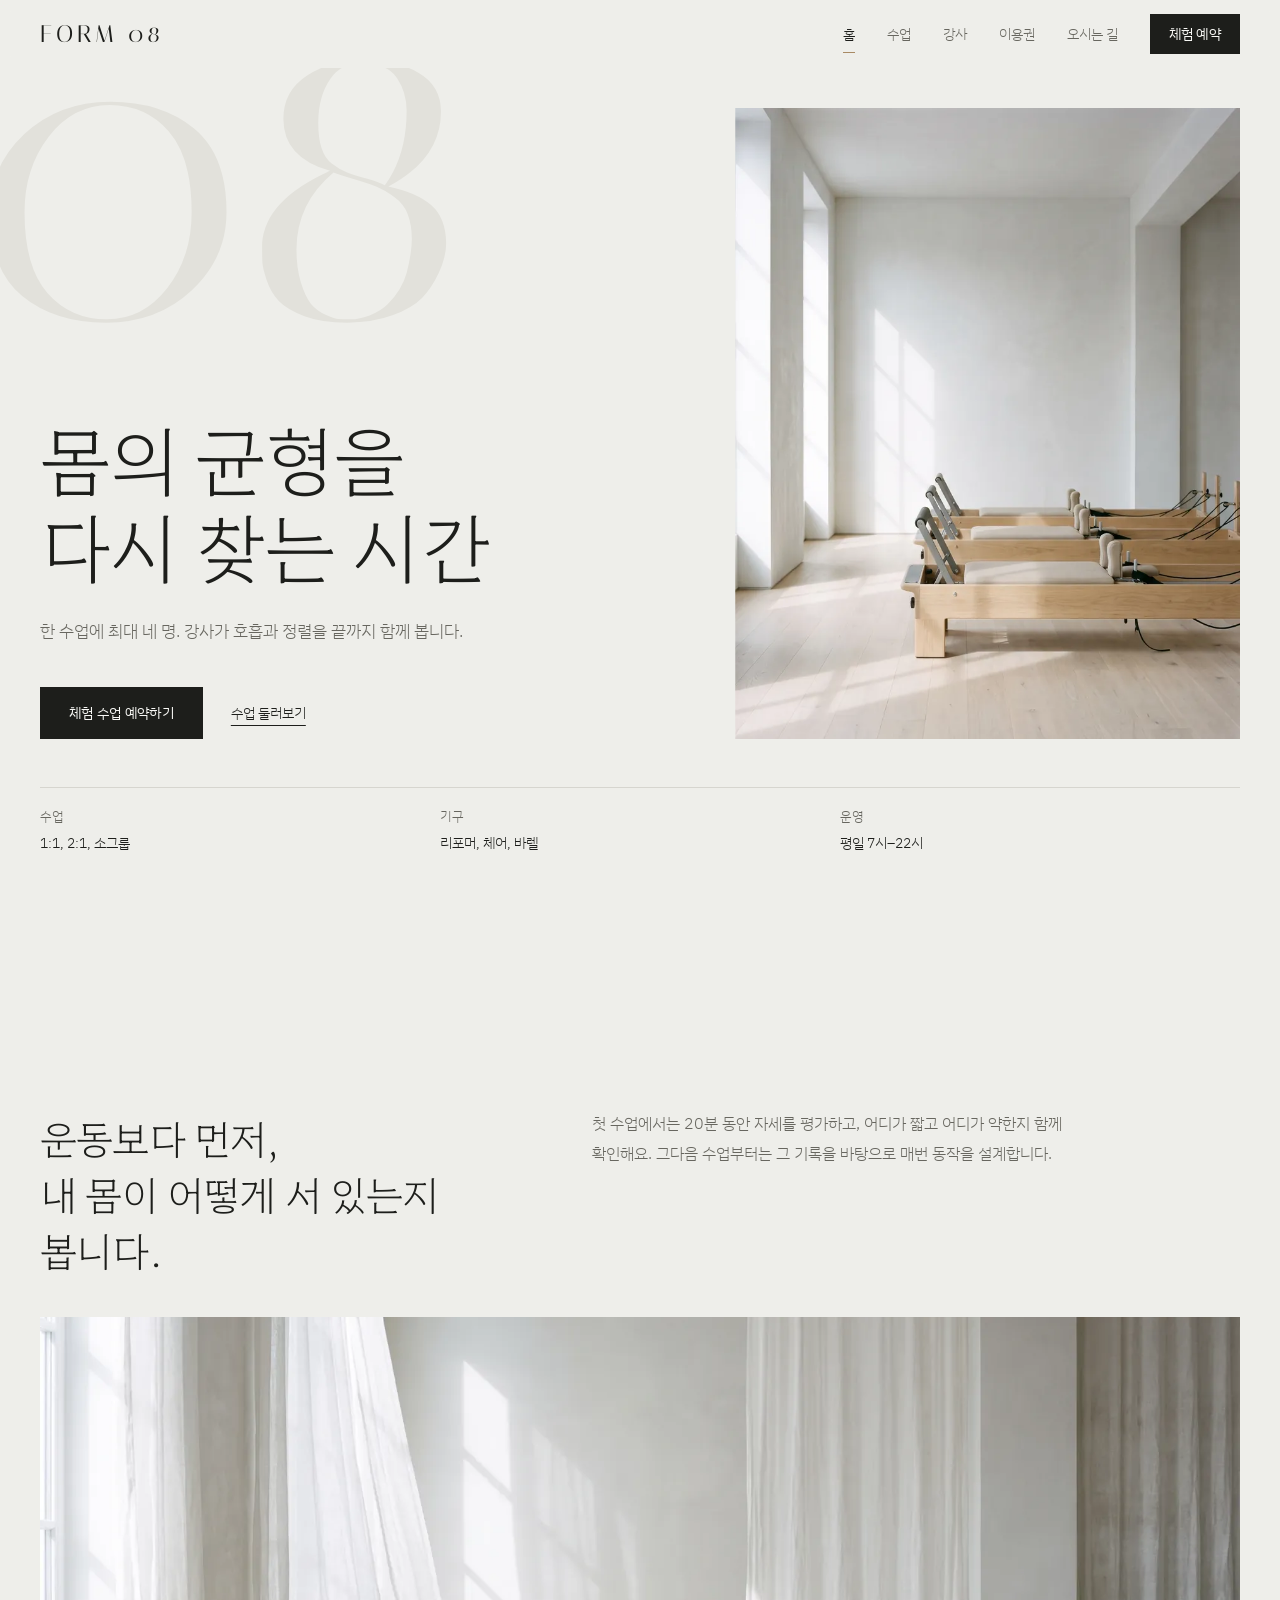
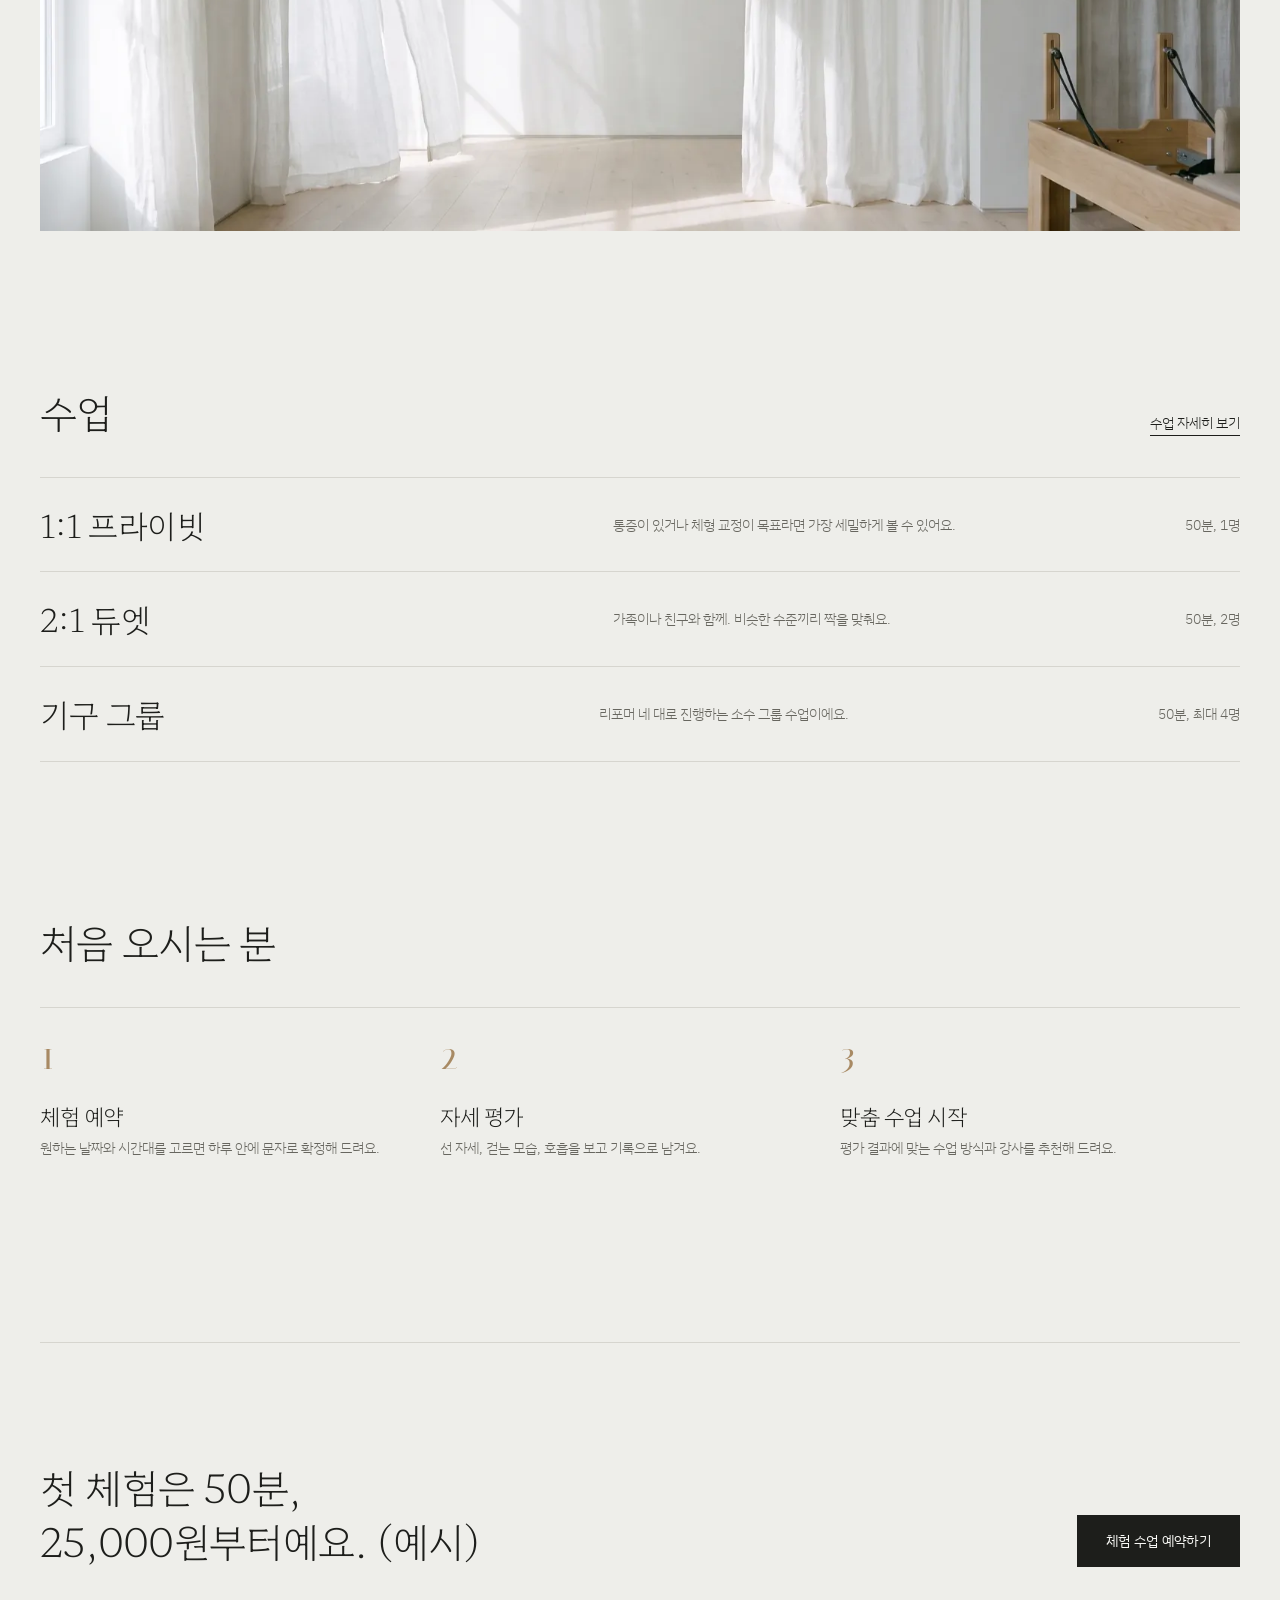
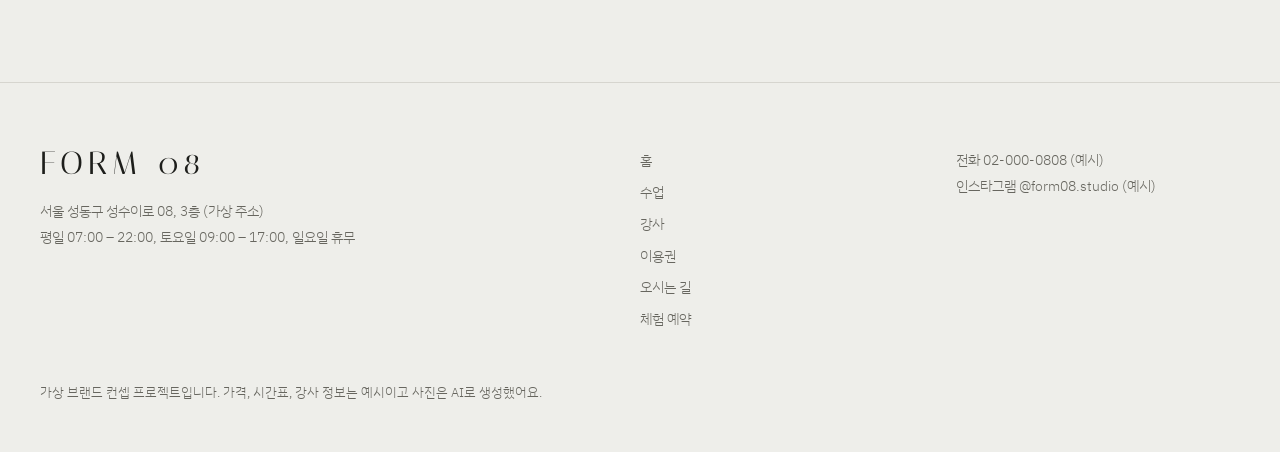
==== commit 6cfdd23c: "Apply FORM 08 review fixes - Make copy agree across pages: up to four people per class, 20-minute   " ====
--- a/pilates/index.html
+++ b/pilates/index.html
@@ -36,7 +36,7 @@
       <div class="container hero-grid">
         <div>
           <h1>몸의 균형을<br>다시 찾는 시간</h1>
-          <p class="lede">한 시간에 최대 두 명. 강사가 호흡과 정렬을 끝까지 함께 봅니다.</p>
+          <p class="lede">한 수업에 최대 네 명. 강사가 호흡과 정렬을 끝까지 함께 봅니다.</p>
           <div class="hero-actions">
             <a class="btn btn-solid" href="trial.html">체험 수업 예약하기</a>
             <a class="link" href="classes.html">수업 둘러보기</a>
@@ -54,7 +54,7 @@
     <section class="section">
       <div class="container statement">
         <h2>운동보다 먼저,<br>내 몸이 어떻게 서 있는지 봅니다.</h2>
-        <p>첫 수업에서는 50분 동안 자세를 평가하고, 어디가 짧고 어디가 약한지 함께 확인해요. 그다음 수업부터는 그 기록을 바탕으로 매번 동작을 설계합니다.</p>
+        <p>첫 수업에서는 20분 동안 자세를 평가하고, 어디가 짧고 어디가 약한지 함께 확인해요. 그다음 수업부터는 그 기록을 바탕으로 매번 동작을 설계합니다.</p>
         <figure class="photo r-219 reveal " data-photo="10"><img src="images/10-sm.webp" srcset="images/10-sm.webp 800w, images/10.webp 1600w" sizes="100vw" width="1600" height="686" alt="린넨 커튼 사이로 드는 아침 빛" loading="lazy" decoding="async"></figure>
       </div>
     </section>
@@ -83,7 +83,7 @@
 
     <section class="container">
       <div class="closing">
-        <h2>첫 체험은 50분,<br>50,000원이에요. (예시)</h2>
+        <h2>첫 체험은 50분,<br>25,000원부터예요. (예시)</h2>
         <a class="btn btn-solid" href="trial.html">체험 수업 예약하기</a>
       </div>
     </section>
@@ -106,7 +106,7 @@
     </div>
   </footer>
   <div class="book-bar" aria-label="체험 예약 바로가기">
-    <p>첫 체험 50분<br>50,000원 (예시)</p>
+    <p>첫 체험 50분<br>25,000원부터 (예시)</p>
     <a class="btn btn-solid" href="trial.html">체험 수업 예약</a>
   </div>
   <script src="assets/main.js" defer></script>
--- a/pilates/assets/style.css
+++ b/pilates/assets/style.css
@@ -225,7 +225,7 @@
   .row p { grid-column: auto; }
   .row:hover h3 { transform: translateX(12px); }
   .row-thumb {
-    display: block; position: absolute; right: 18%; top: 50%; width: 200px; z-index: 2; pointer-events: none;
+    display: block; position: absolute; left: calc(50% - 252px); top: 50%; width: 200px; z-index: 2; pointer-events: none;
     opacity: 0; transform: translateY(-46%) scale(.96); transition: opacity .35s, transform .5s var(--ease);
   }
   .row:hover .row-thumb { opacity: 1; transform: translateY(-50%) scale(1); }
@@ -349,6 +349,8 @@
 /* ---------- Form (trial booking) ---------- */
 .form-grid { display: grid; gap: 64px; }
 @media (min-width: 900px) { .form-grid { grid-template-columns: 4fr 7fr; column-gap: 6vw; } }
+.trial-photo { display: none; }
+@media (min-width: 900px) { .trial-photo { display: block; margin-top: 48px; } }
 .form { display: grid; gap: 32px; }
 fieldset { border: 0; padding: 0; margin: 0; display: grid; gap: 12px; }
 legend, .field label { font-size: var(--t-small); padding: 0; margin-bottom: 4px; }
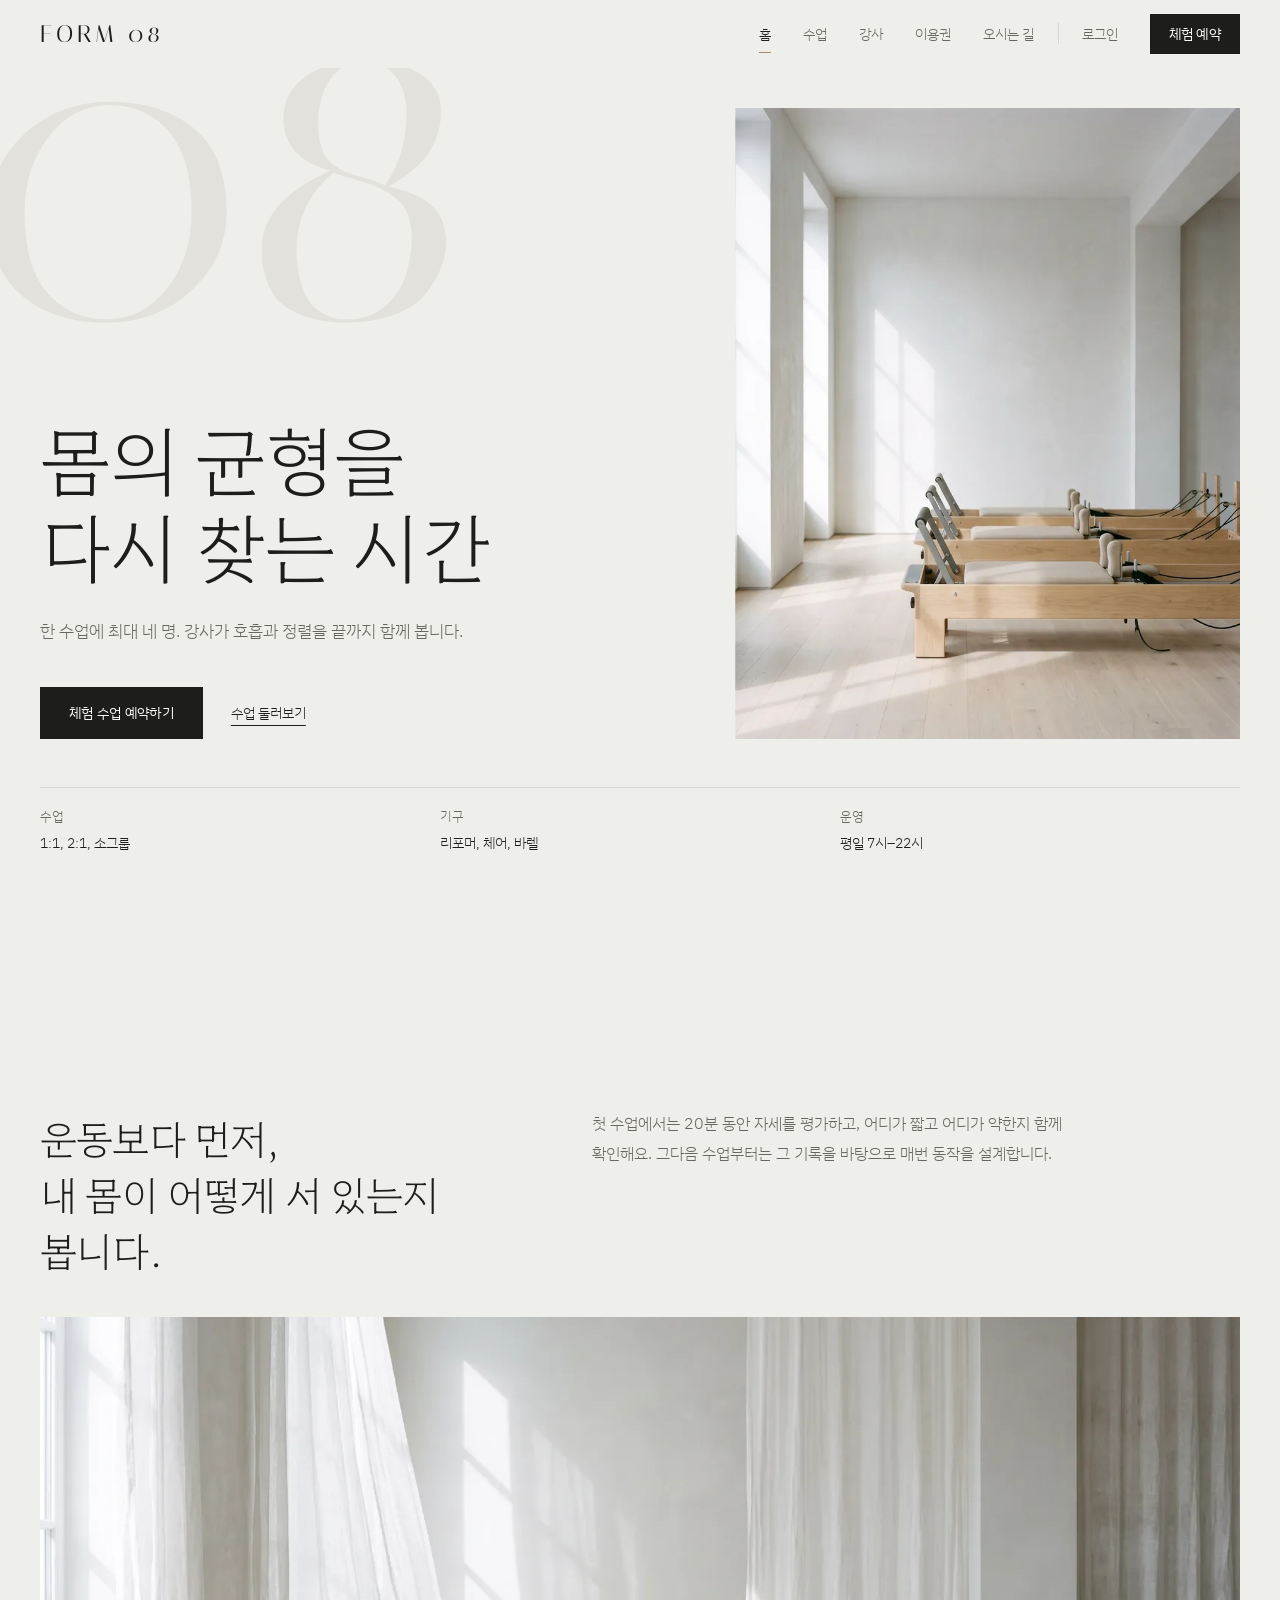
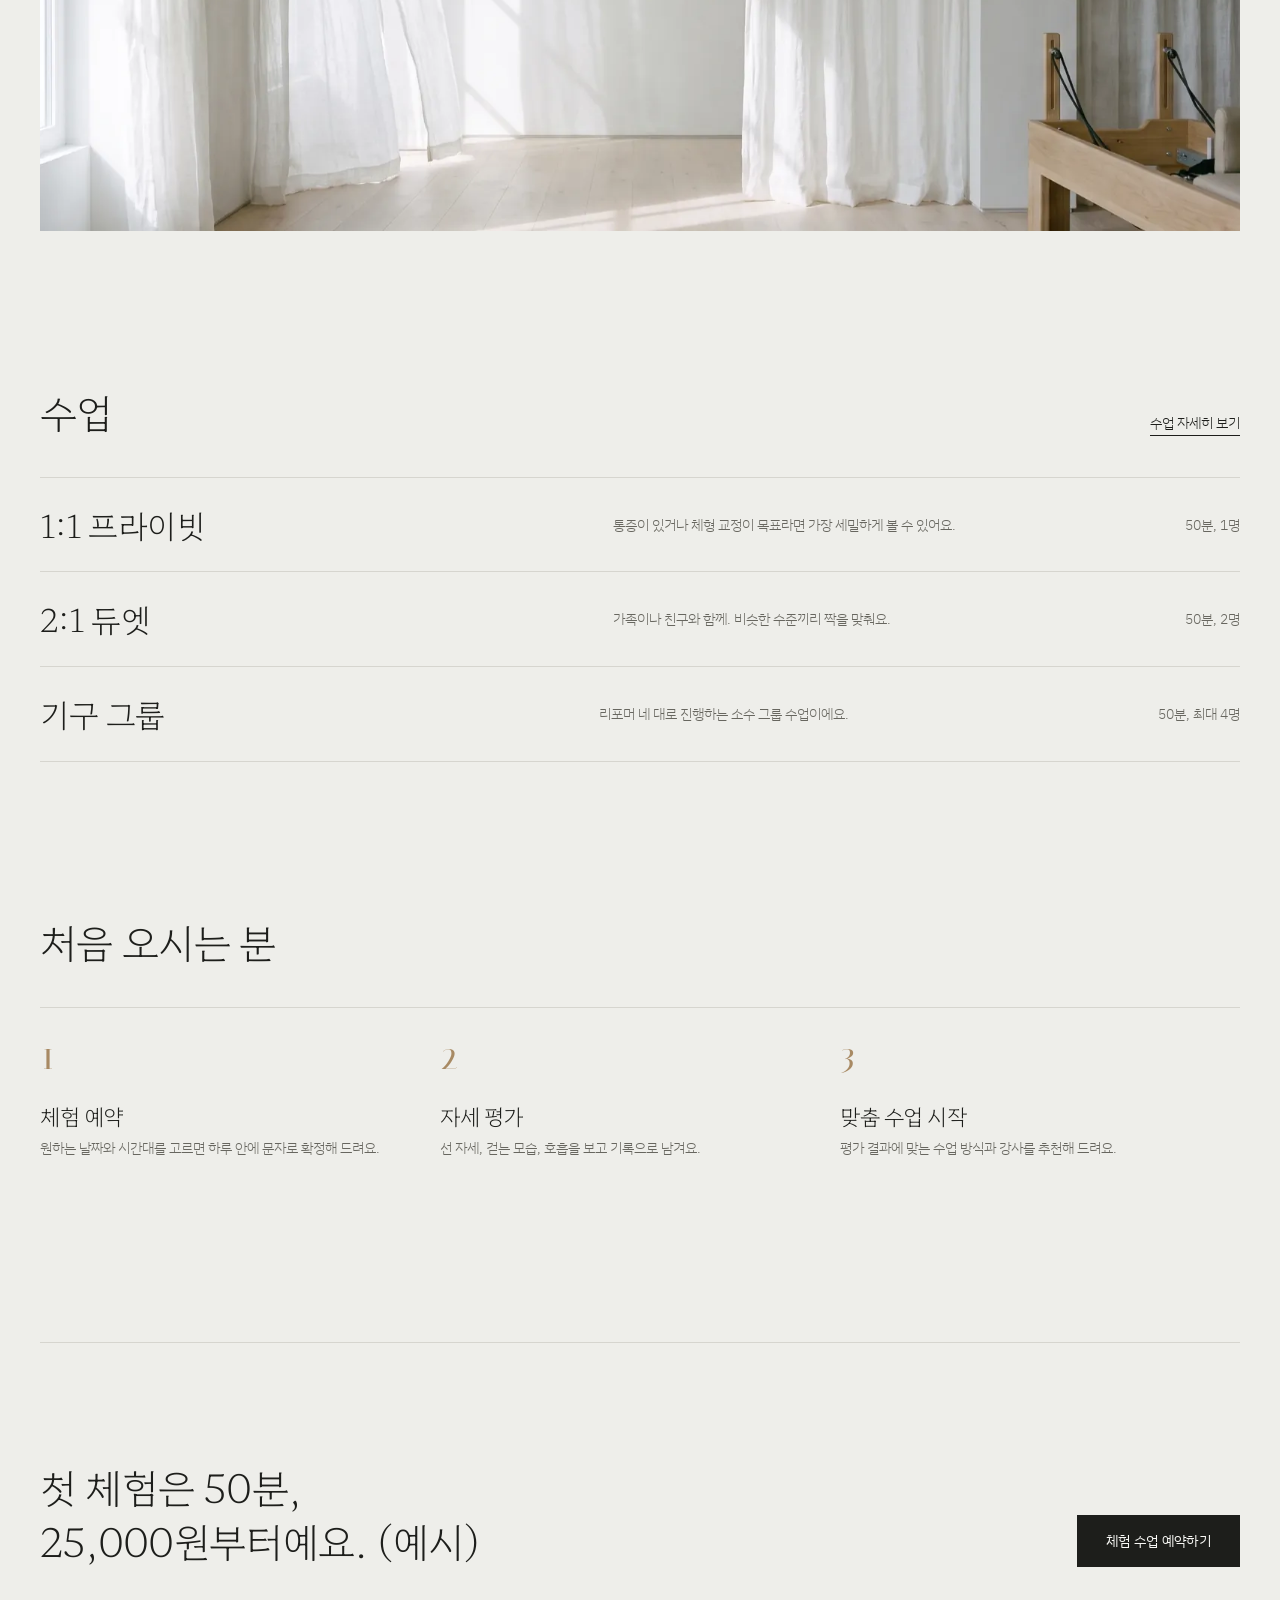
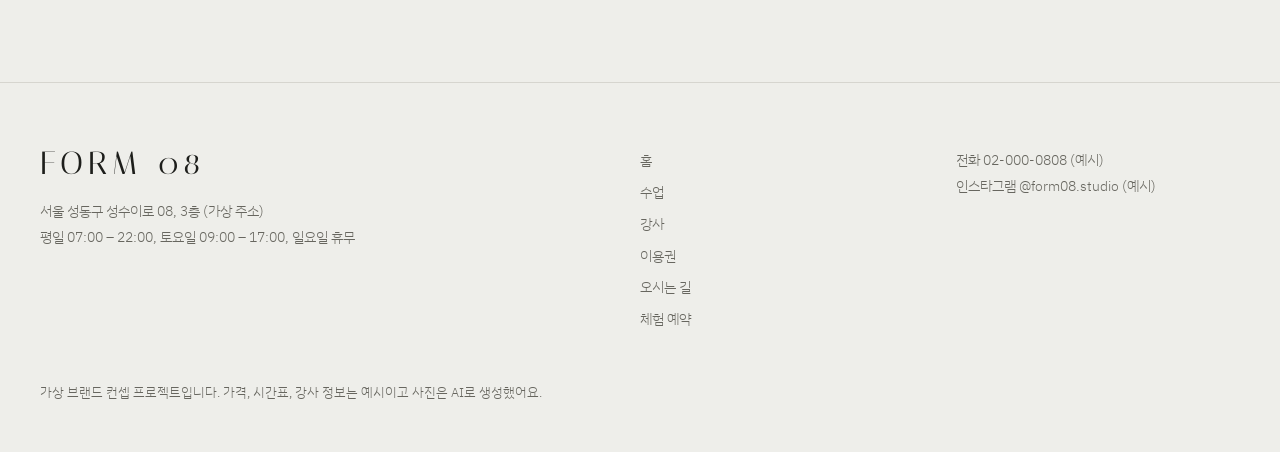
==== commit b676d53d: "Add demo sign-up, login and class booking to FORM 08 - account.html: sign up with name, phone and pa" ====
--- a/pilates/index.html
+++ b/pilates/index.html
@@ -20,13 +20,13 @@
   <header class="site-header">
     <div class="container header-inner">
       <a class="logo" href="index.html" aria-label="FORM 08 홈">FORM 08</a>
-      <nav class="nav" aria-label="주요 메뉴"><a href="index.html" aria-current="page">홈</a><a href="classes.html">수업</a><a href="instructors.html">강사</a><a href="pricing.html">이용권</a><a href="visit.html">오시는 길</a></nav>
+      <nav class="nav" aria-label="주요 메뉴"><a href="index.html" aria-current="page">홈</a><a href="classes.html">수업</a><a href="instructors.html">강사</a><a href="pricing.html">이용권</a><a href="visit.html">오시는 길</a><a href="account.html" class="nav-account" data-account-link>로그인</a></nav>
       <a class="btn btn-solid btn-sm header-cta" href="trial.html">체험 예약</a>
       <button class="menu-btn" type="button" aria-expanded="false" aria-controls="sheet"><span class="menu-label">메뉴</span><span class="menu-icon" aria-hidden="true"></span></button>
     </div>
   </header>
   <nav class="sheet" id="sheet" aria-label="모바일 메뉴">
-    <a href="index.html" aria-current="page">홈</a><a href="classes.html">수업</a><a href="instructors.html">강사</a><a href="pricing.html">이용권</a><a href="visit.html">오시는 길</a><a href="trial.html">체험 예약</a>
+    <a href="index.html" aria-current="page">홈</a><a href="classes.html">수업</a><a href="instructors.html">강사</a><a href="pricing.html">이용권</a><a href="visit.html">오시는 길</a><a href="trial.html">체험 예약</a><a href="account.html" data-account-link>로그인</a>
     <p class="sheet-foot">평일 07:00 – 22:00, 토요일 09:00 – 17:00</p>
   </nav>
 
--- a/pilates/assets/style.css
+++ b/pilates/assets/style.css
@@ -282,11 +282,34 @@
 .timetable { display: grid; }
 .slot { display: grid; grid-template-columns: 4.5em 1fr auto; gap: 4px 16px; align-items: baseline; padding-block: 18px; border-bottom: 1px solid var(--line); font-size: var(--t-small); }
 .slot time { font-variant-numeric: tabular-nums; font-size: 1rem; font-weight: 400; }
-.slot .who { color: var(--stone); }
+.slot .who { display: block; color: var(--stone); font-size: var(--t-tiny); }
 .slot .left { font-size: var(--t-tiny); color: var(--stone); white-space: nowrap; }
 .slot .left.few { color: var(--error); }
 .slot .left.full { text-decoration: line-through; }
 .empty { padding-block: 32px; color: var(--stone); }
+.schedule-note { color: var(--stone); font-size: var(--t-small); margin: -24px 0 32px; }
+
+/* Week grid: wide screens only. Phones keep the day tabs. */
+.week-wrap { display: none; }
+@media (min-width: 900px) {
+  .week-wrap { display: block; }
+  .day-view { display: none; }
+}
+.week-grid { width: 100%; border-collapse: collapse; table-layout: fixed; font-size: var(--t-small); }
+.week-grid th, .week-grid td { border-bottom: 1px solid var(--line); text-align: left; vertical-align: top; }
+.week-grid thead th { font-weight: 400; padding: 0 12px 14px; color: var(--stone); border-bottom-color: var(--ink); }
+.week-grid thead th:first-child { width: 5.5em; padding-left: 0; }
+.week-grid tbody th { font-weight: 400; padding: 18px 0; font-variant-numeric: tabular-nums; font-size: 1rem; }
+.week-grid td { padding: 10px 6px; border-left: 1px solid var(--line); height: 1px; }
+.week-grid .is-today { background: var(--paper); }
+.week-grid thead .is-today { color: var(--ink); }
+.today-tag { margin-left: 8px; font-size: var(--t-tiny); color: var(--oak); }
+.cell { display: flex; flex-direction: column; gap: 2px; padding: 8px 8px 10px; height: 100%; }
+.cell-cls { color: var(--ink); line-height: 1.5; }
+.cell-who { color: var(--stone); font-size: var(--t-tiny); }
+.cell .left { margin-top: 6px; font-size: var(--t-tiny); color: var(--stone); }
+.cell .left.few { color: var(--error); }
+.cell .left.full { text-decoration: line-through; }
 
 /* ---------- Instructors ---------- */
 .people { display: grid; gap: 64px 32px; }
@@ -396,3 +419,62 @@
   .js .reveal > * { clip-path: none; }
   .js .reveal img { transform: none; }
 }
+
+/* ---------- Demo account ---------- */
+.nav .nav-account { position: relative; margin-left: 16px; }
+.nav .nav-account::before { content: ""; position: absolute; left: -24px; top: 8px; bottom: 8px; width: 1px; background: var(--line); }
+.link-btn { background: none; border: 0; padding: 0; cursor: pointer; font: inherit; font-size: var(--t-small); color: var(--ink); }
+.demo-note { border-top: 1px solid var(--line); padding-top: 20px; }
+.demo-note h2 { font-size: var(--t-h3); line-height: 1.4; }
+.demo-note p { margin-top: 10px; color: var(--stone); font-size: var(--t-small); }
+#auth .panel { padding-top: 32px; }
+.me-hello { font-size: var(--t-h2); line-height: 1.3; }
+.me-hello:focus { outline: none; }
+.me-phone { margin-top: 8px; font-size: var(--t-small); }
+.me-sub { margin-top: 48px; padding-bottom: 12px; border-bottom: 1px solid var(--ink); font-size: var(--t-h3); }
+.reset-note { margin-top: 40px; }
+.reset-note .link-btn { color: var(--stone); }
+
+/* ---------- Booking ---------- */
+.week-bar { display: flex; flex-wrap: wrap; align-items: center; gap: 12px 24px; margin-bottom: 24px; }
+.week-range { font-size: var(--t-small); color: var(--stone); }
+.booking-status { min-height: 1.85em; margin-bottom: 8px; font-size: var(--t-small); color: var(--ink); }
+.th-date { margin-left: 4px; font-size: var(--t-tiny); color: var(--stone); }
+
+/* Grid cells: buttons when bookable */
+button.cell { width: 100%; text-align: left; background: none; border: 0; font: inherit; cursor: pointer; transition: background-color .2s; }
+button.cell:hover { background: var(--plaster-deep); }
+button.cell:focus-visible { outline: 1.5px solid var(--ink); outline-offset: -3px; }
+.cell.is-past .cell-cls, .cell.is-past .cell-who { color: var(--stone); opacity: .6; }
+.cell.is-mine { background: var(--ink); }
+.cell.is-mine .cell-cls, .cell.is-mine .left { color: var(--paper); }
+.cell.is-mine .cell-who { color: #C9C8C1; }
+button.cell.is-mine:hover { background: #33342F; }
+
+/* Phone list rows */
+.day-date { padding-top: 4px; padding-bottom: 8px; font-size: var(--t-small); color: var(--stone); }
+.slot { grid-template-columns: 4.5em 1fr; }
+.slot-body { display: grid; grid-template-columns: 1fr auto; gap: 0 16px; align-items: baseline; text-align: left; background: none; border: 0; padding: 0; font: inherit; color: inherit; }
+.slot-body .cell-who { grid-column: 1; grid-row: 2; display: block; color: var(--stone); font-size: var(--t-tiny); }
+.slot-body .left { grid-column: 2; grid-row: 1; }
+button.slot-body { cursor: pointer; }
+button.slot-body .left { text-decoration: underline; text-underline-offset: 5px; }
+.slot-body.is-mine .left { color: var(--ink); font-weight: 400; }
+.slot-body.is-past { opacity: .55; }
+
+/* Dialog */
+.booking-dialog { border: 0; padding: 0; width: min(440px, calc(100vw - 32px)); background: var(--paper); color: var(--ink); }
+.booking-dialog::backdrop { background: rgba(29, 30, 27, .4); }
+.dlg-body { padding: 32px 28px 28px; }
+.dlg-when { font-size: var(--t-small); color: var(--stone); }
+.dlg-body h2 { margin-top: 8px; font-size: var(--t-h2); line-height: 1.3; }
+.dlg-who { margin-top: 2px; color: var(--stone); font-size: var(--t-small); }
+.dlg-text { margin-top: 20px; padding-top: 20px; border-top: 1px solid var(--line); font-size: var(--t-small); }
+.dlg-actions { margin-top: 28px; display: flex; flex-wrap: wrap; gap: 12px 20px; align-items: center; }
+
+/* My bookings */
+.my-list { list-style: none; margin: 0; padding: 0; }
+.my-list li { display: flex; justify-content: space-between; align-items: center; gap: 16px; padding-block: 18px; border-bottom: 1px solid var(--line); }
+.my-when { font-size: var(--t-small); color: var(--stone); }
+.my-what span { margin-left: 10px; color: var(--stone); font-size: var(--t-small); }
+.my-lock { font-size: var(--t-tiny); }
